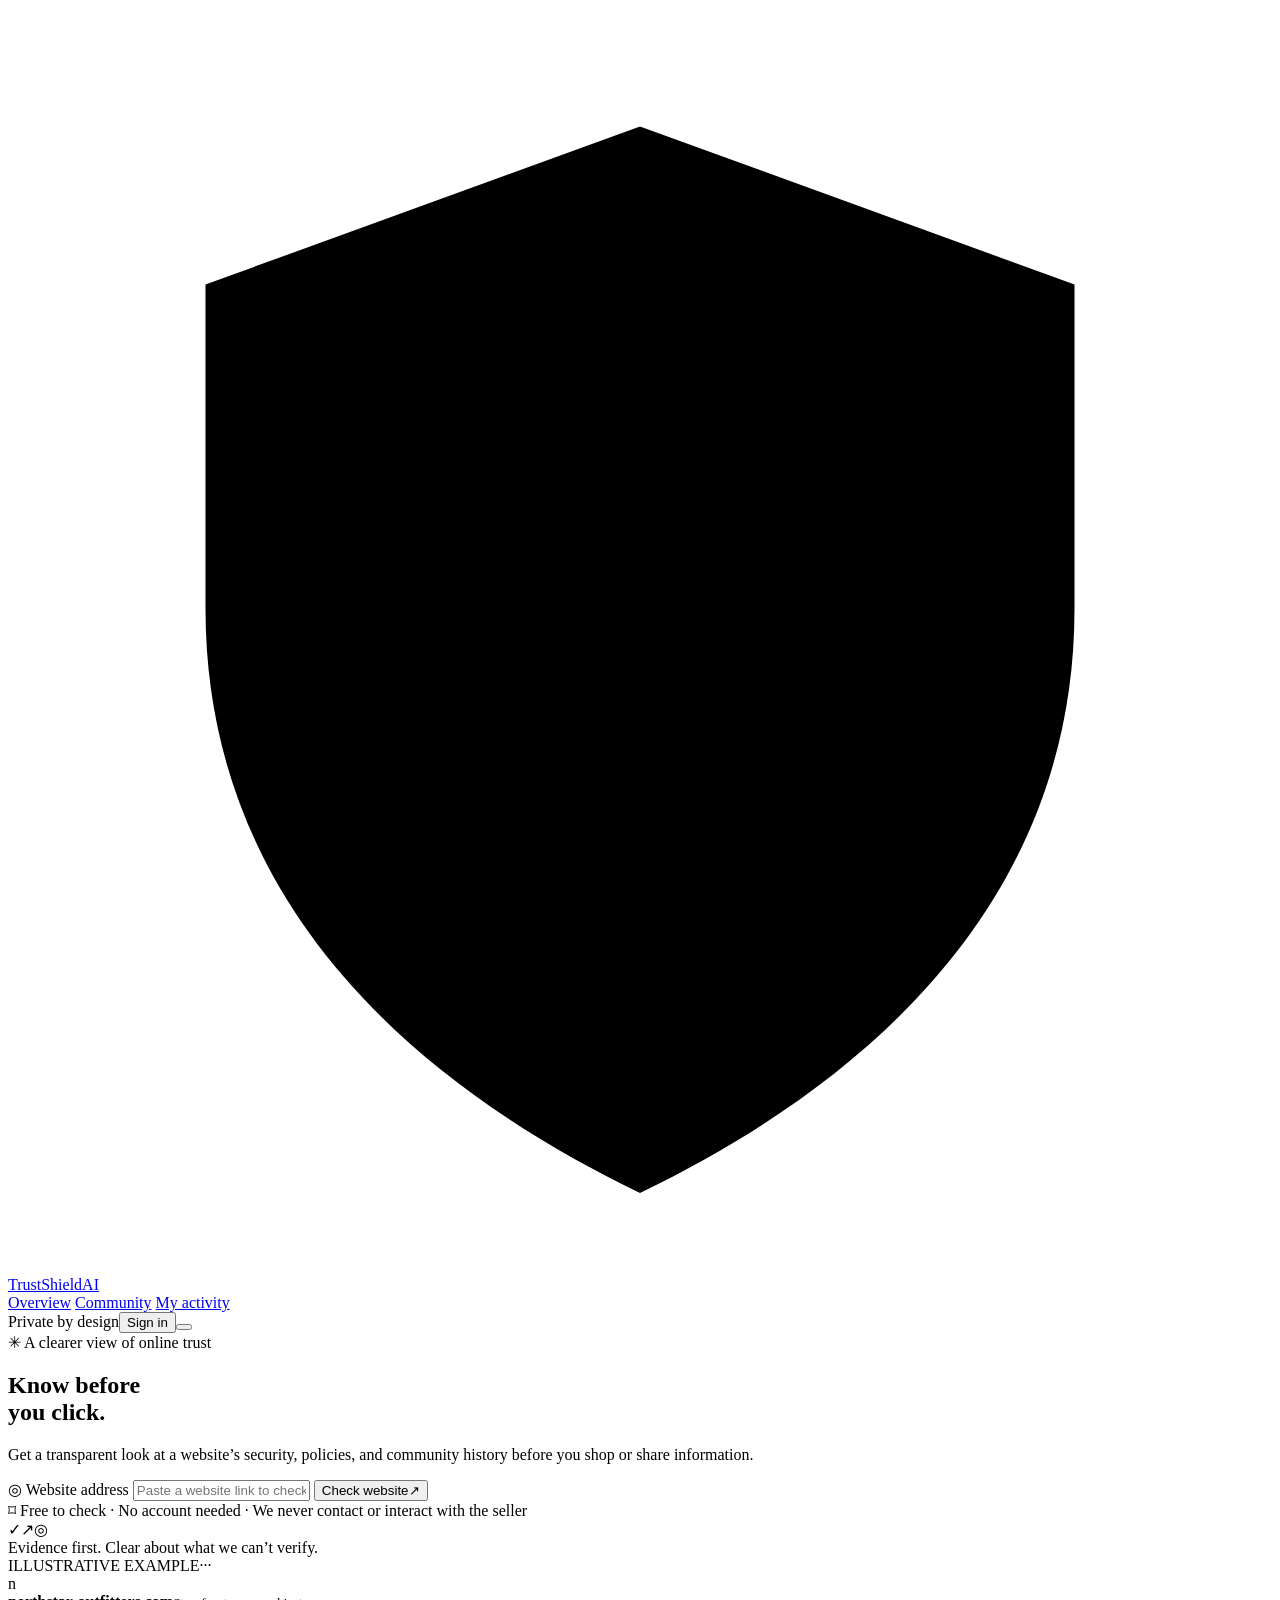
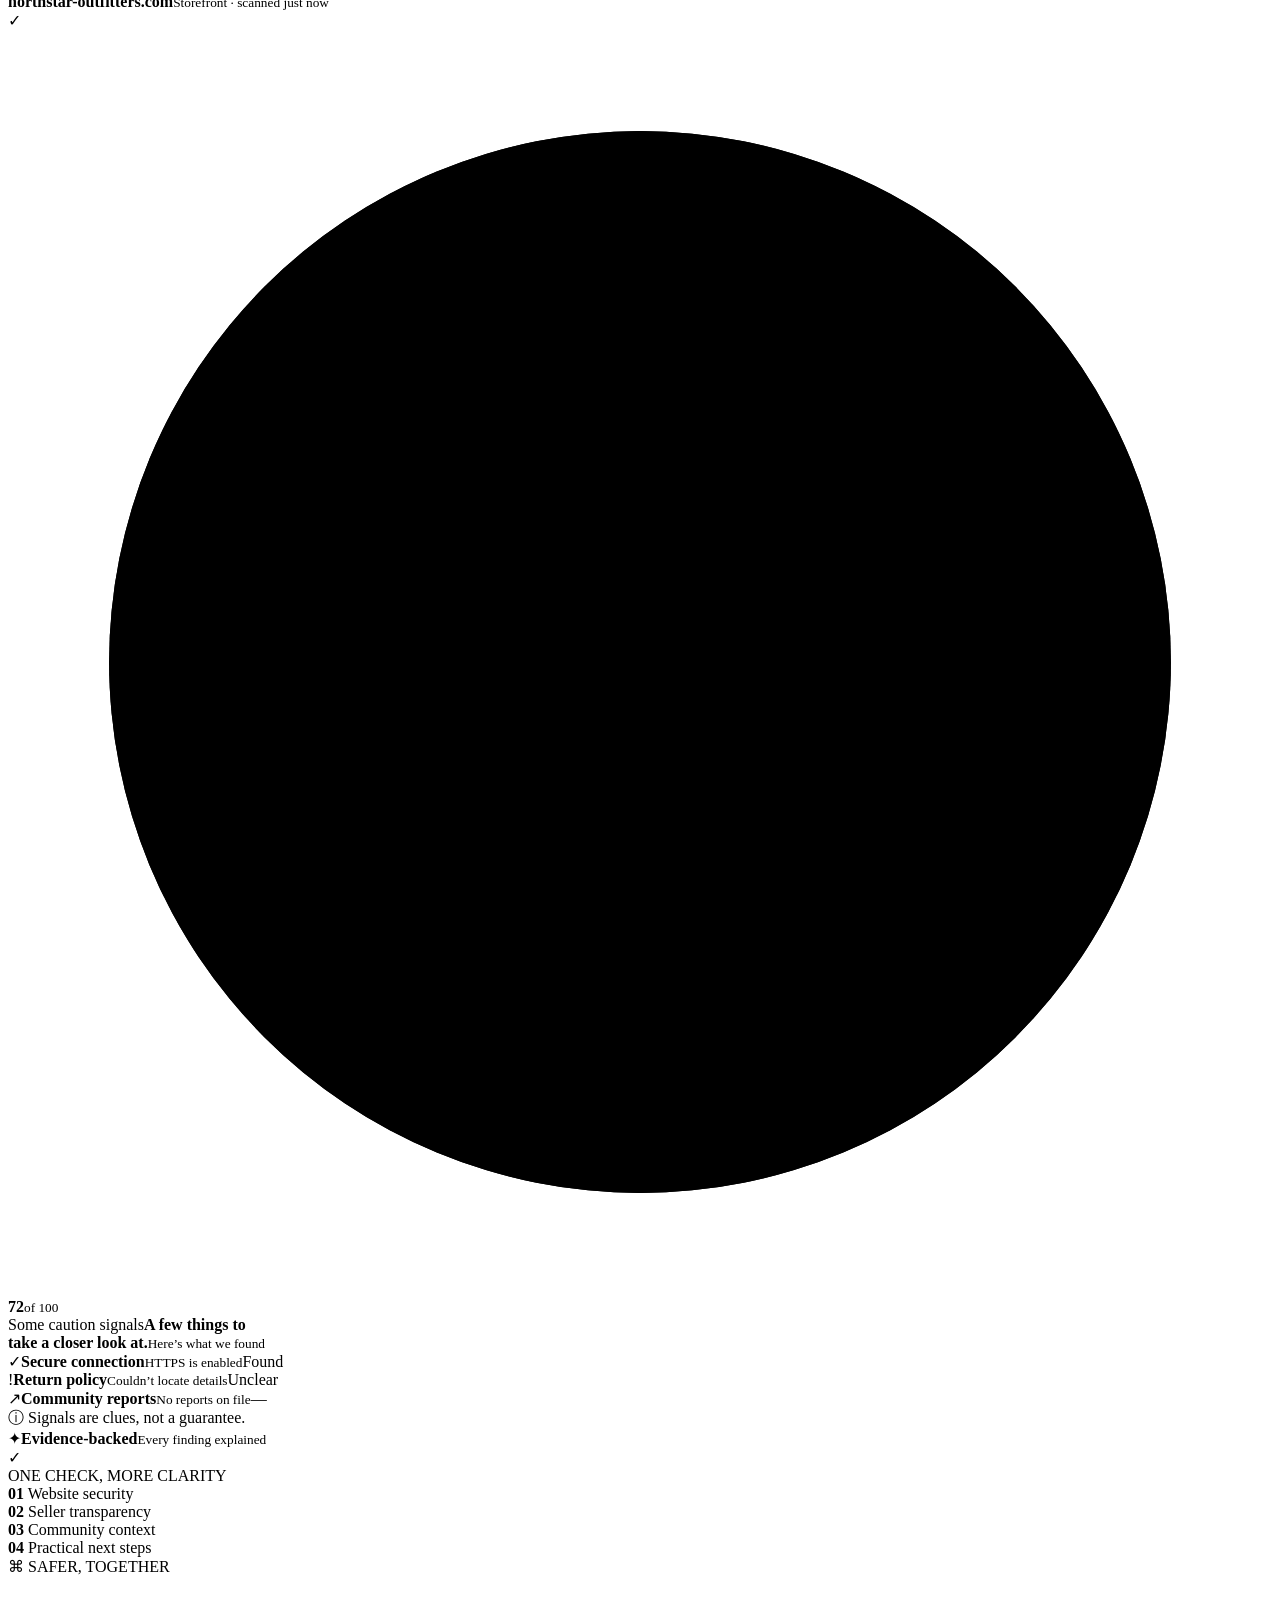
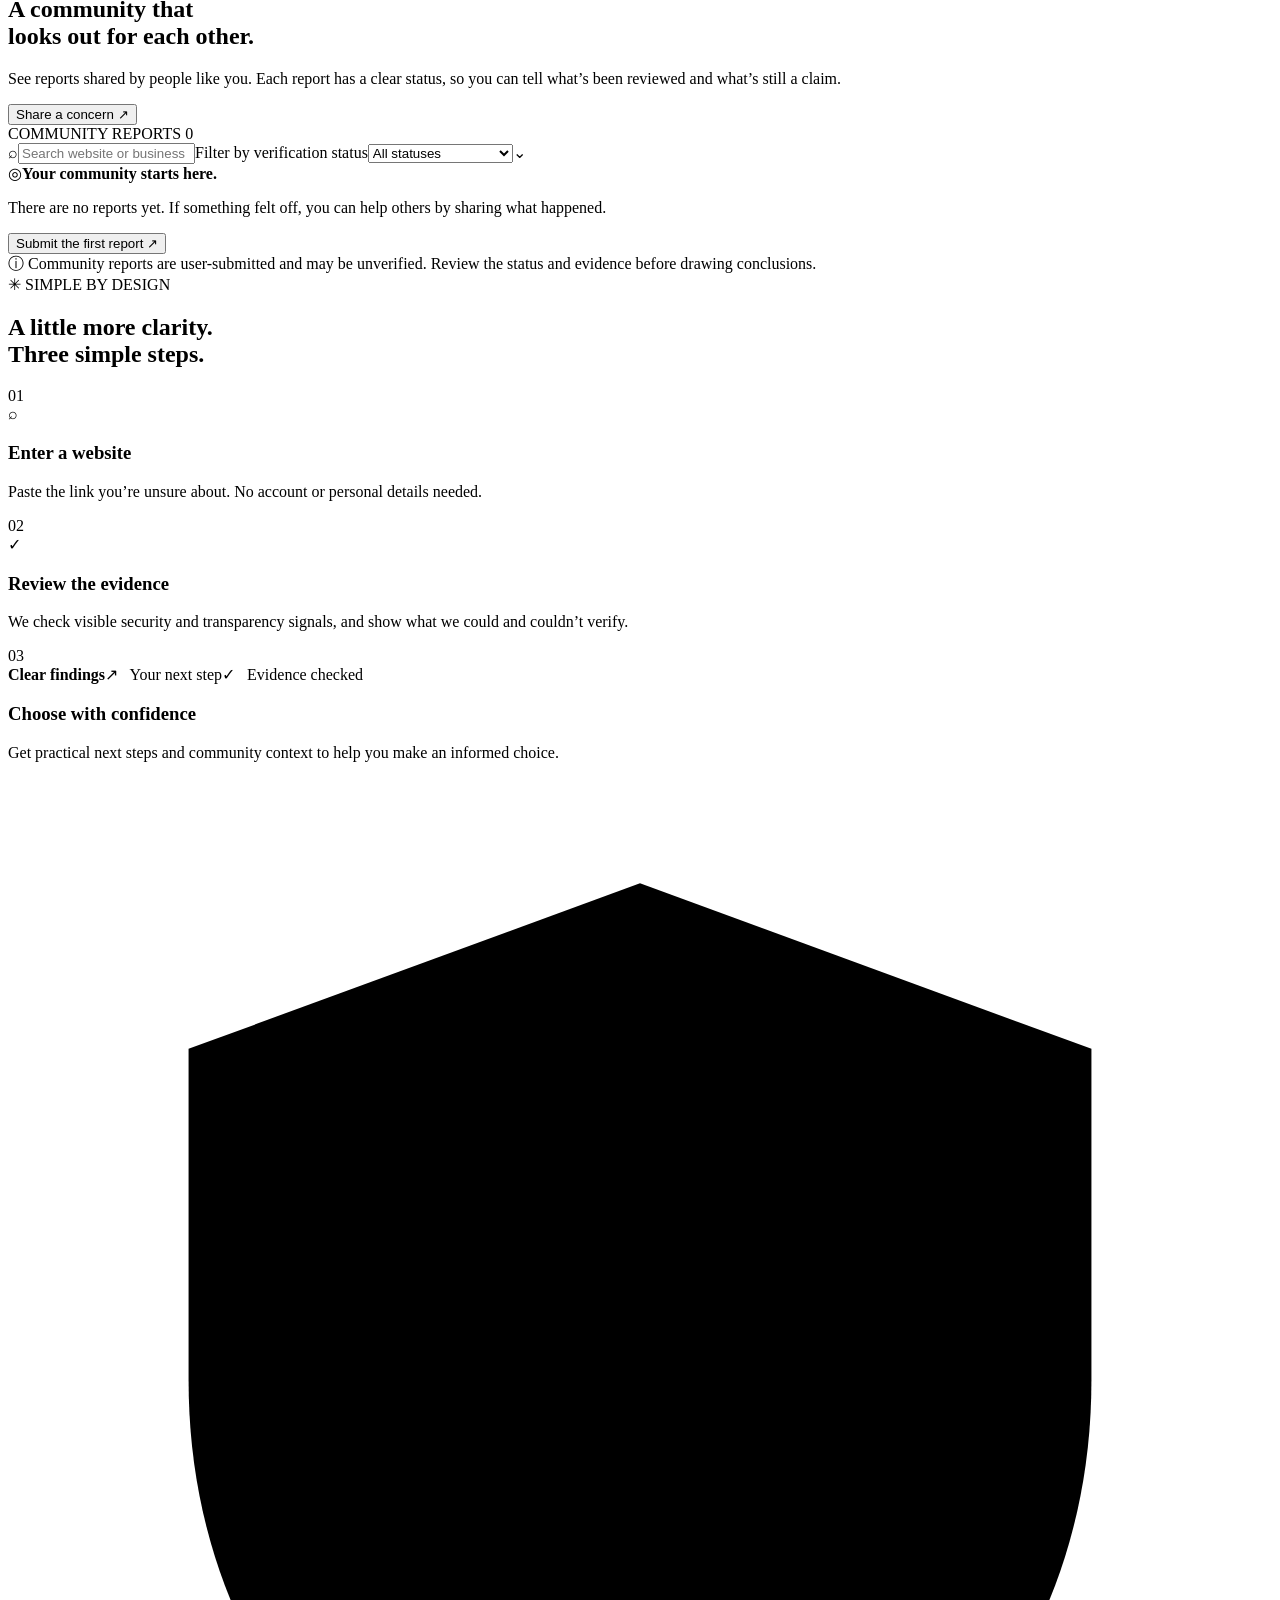
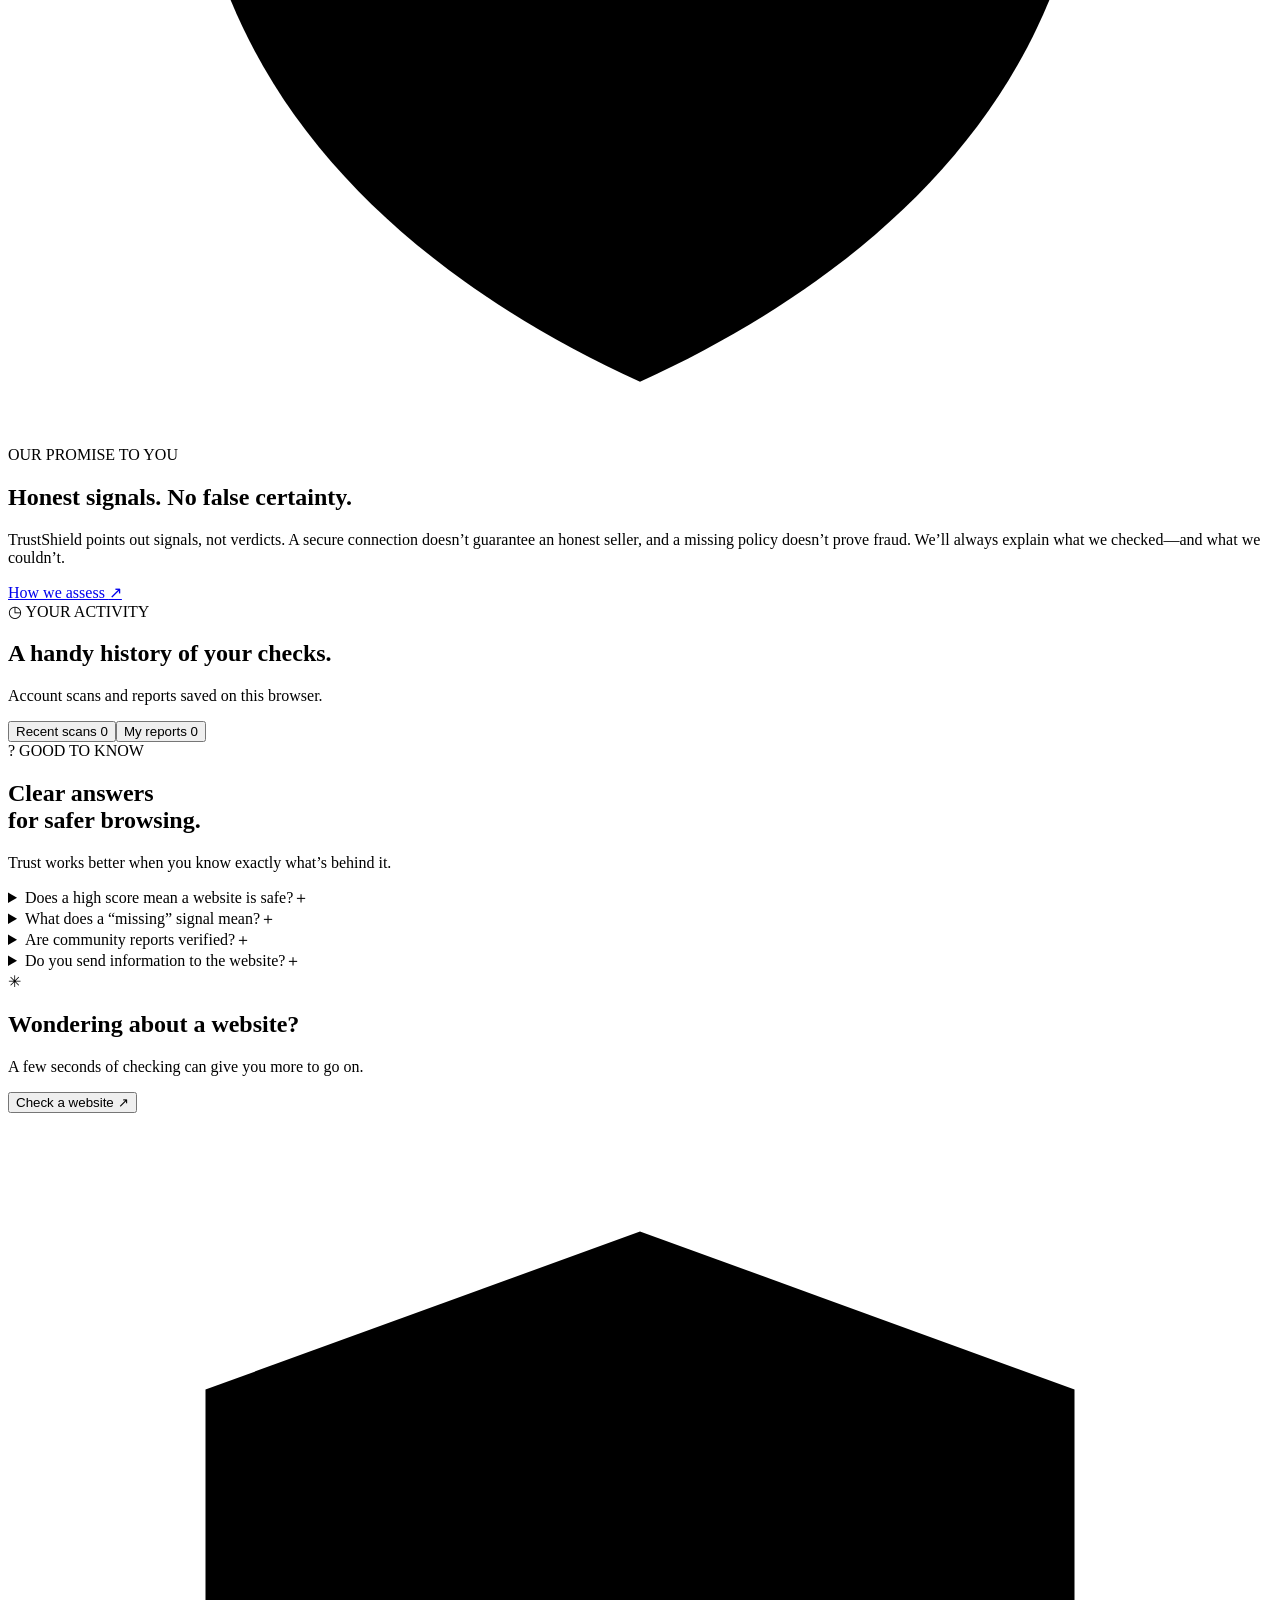
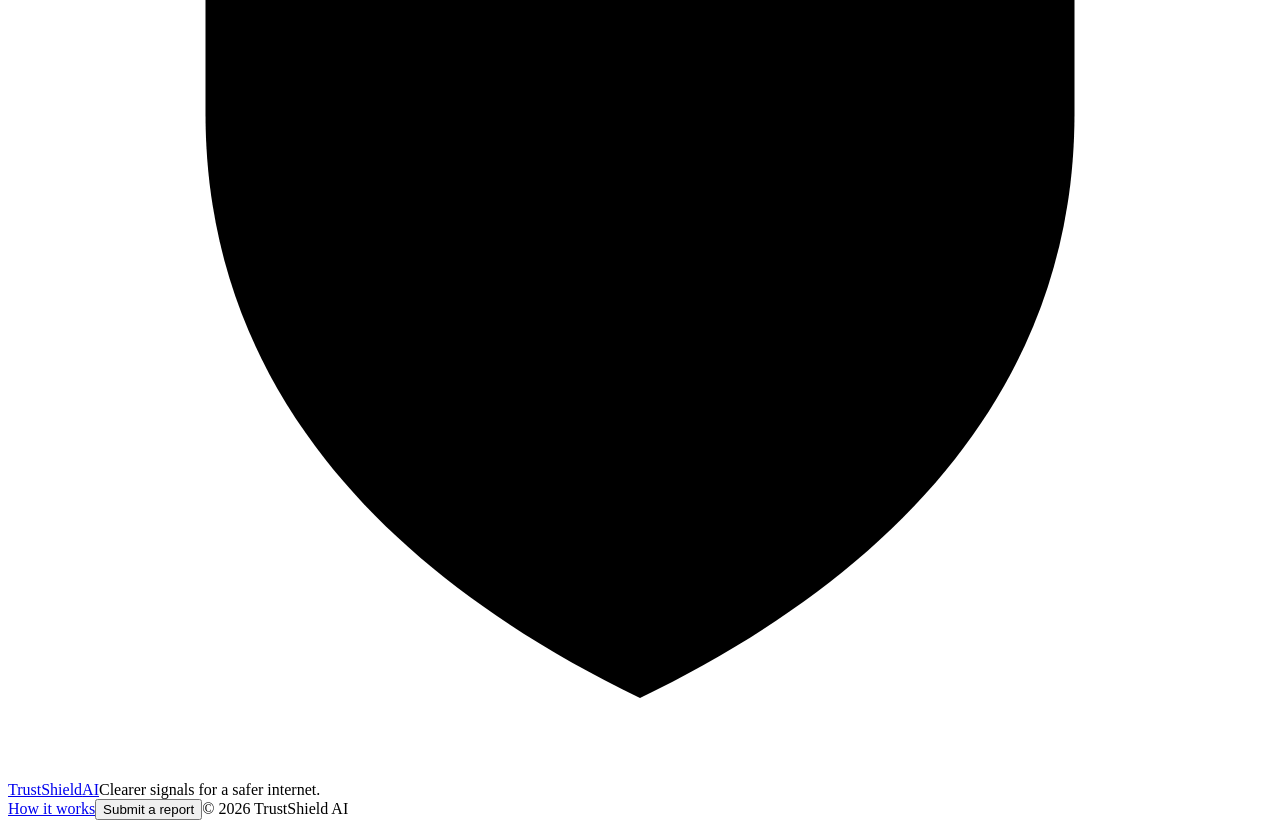
==== web/index.html @ 3f6fdf00 "Initial Commit" ====
<!doctype html>
<html lang="en">
  <head>
    <meta charset="UTF-8" />
    <meta name="viewport" content="width=device-width, initial-scale=1.0" />
    <meta name="theme-color" content="#f7f9fd" />
    <meta name="description" content="Understand the evidence behind a website’s trust signals before you buy." />
    <title>TrustShield AI — Make your next click with confidence</title>
    <link rel="stylesheet" href="/styles.css" />
  </head>
  <body>
    <header class="topbar">
      <a class="brand" href="#home" aria-label="TrustShield AI home">
        <span class="brand-mark"><svg viewBox="0 0 32 32" aria-hidden="true"><path d="M16 3 27 7v8.2c0 7.1-4.8 11.8-11 14.8C9.8 27 5 22.3 5 15.2V7l11-4Z"/><path class="mark-check" d="m11 15.8 3.2 3.1 6.8-7"/></svg></span>
        <span>TrustShield<span class="brand-ai">AI</span></span>
      </a>
      <nav class="main-nav" id="main-nav" aria-label="Main navigation">
        <a href="#home" data-nav="home">Overview</a>
        <a href="#community" data-nav="community">Community</a>
        <a href="#dashboard" data-nav="dashboard">My activity</a>
      </nav>
      <div class="top-actions"><span class="privacy-note"><span class="privacy-dot"></span>Private by design</span><button class="button button-quiet auth-button" id="auth-button">Sign in</button><button class="mobile-menu" id="mobile-menu" aria-label="Toggle navigation" aria-expanded="false"><span></span><span></span></button></div>
    </header>

    <main>
      <section class="hero section-wrap" id="home">
        <div class="hero-copy">
          <div class="eyebrow"><span class="eyebrow-icon">✳</span> A clearer view of online trust</div>
          <h1>Know before<br />you <span class="accent-text">click.</span></h1>
          <p class="hero-subtitle">Get a transparent look at a website’s security, policies, and community history before you shop or share information.</p>
          <div class="scan-form" role="search">
            <span class="input-globe" aria-hidden="true">◎</span>
            <label class="sr-only" for="scan-url">Website address</label>
            <input id="scan-url" type="url" placeholder="Paste a website link to check" autocomplete="url" />
            <button id="scan-button" class="button button-primary"><span>Check website</span><span aria-hidden="true">↗</span></button>
          </div>
          <div class="scan-footnote"><span class="lock-icon">⌑</span> Free to check · No account needed <span class="separator">·</span> We never contact or interact with the seller</div>
          <div class="hero-proof"><div class="proof-icon-row"><span>✓</span><span>↗</span><span>◎</span></div><span>Evidence first. Clear about what we can’t verify.</span></div>
        </div>
        <div class="hero-art" aria-label="Trust assessment illustration">
          <div class="art-orb orb-one"></div><div class="art-orb orb-two"></div>
          <div class="dot-grid"></div>
          <div class="scan-window">
            <div class="window-bar"><div class="window-dots"><i></i><i></i><i></i></div><span>ILLUSTRATIVE EXAMPLE</span><span class="window-menu">···</span></div>
            <div class="window-domain"><span class="domain-favicon">n</span><div><strong>northstar-outfitters.com</strong><small>Storefront · scanned just now</small></div><span class="window-check">✓</span></div>
            <div class="window-score"><div class="score-ring"><svg viewBox="0 0 100 100"><circle class="ring-track" cx="50" cy="50" r="42"/><circle class="ring-progress" cx="50" cy="50" r="42"/></svg><div><strong>72</strong><small>of 100</small></div></div><div class="score-copy"><span class="mini-status"><i></i> Some caution signals</span><strong>A few things to<br />take a closer look at.</strong><small>Here’s what we found</small></div></div>
            <div class="window-findings"><div class="finding-row"><span class="finding-icon green">✓</span><span><b>Secure connection</b><small>HTTPS is enabled</small></span><span class="finding-state">Found</span></div><div class="finding-row"><span class="finding-icon amber">!</span><span><b>Return policy</b><small>Couldn’t locate details</small></span><span class="finding-state muted">Unclear</span></div><div class="finding-row"><span class="finding-icon blue">↗</span><span><b>Community reports</b><small>No reports on file</small></span><span class="finding-state muted">—</span></div></div>
            <div class="window-disclaimer"><span>ⓘ</span> Signals are clues, not a guarantee.</div>
          </div>
          <div class="floating-chip"><span class="chip-spark">✦</span><span><b>Evidence-backed</b><small>Every finding explained</small></span></div>
          <div class="floating-shield">✓</div>
        </div>
      </section>

      <section class="trust-strip"><div class="trust-strip-inner"><span>ONE CHECK, MORE CLARITY</span><div><b>01</b> Website security</div><div><b>02</b> Seller transparency</div><div><b>03</b> Community context</div><div><b>04</b> Practical next steps</div></div></section>

      <section class="content-section section-wrap" id="results-section" hidden>
        <div class="section-heading result-heading"><div><div class="eyebrow"><span class="eyebrow-icon">✳</span> YOUR TRUST REPORT</div><h2>Here’s what we found.</h2></div><button class="button button-outline" id="new-scan">New check <span>＋</span></button></div>
        <div id="result-container" aria-live="polite"></div>
      </section>

      <section class="content-section section-wrap" id="community">
        <div class="section-heading"><div><div class="eyebrow"><span class="eyebrow-icon">⌘</span> SAFER, TOGETHER</div><h2>A community that<br />looks out for each other.</h2></div><div class="heading-side"><p>See reports shared by people like you. Each report has a clear status, so you can tell what’s been reviewed and what’s still a claim.</p><button class="text-link" id="open-report">Share a concern <span>↗</span></button></div></div>
        <div class="community-toolbar"><div class="community-label"><span class="live-dot"></span> COMMUNITY REPORTS <span class="report-count" id="report-count">0</span></div><div class="community-filters"><label class="search-box"><span>⌕</span><input id="report-search" placeholder="Search website or business" aria-label="Search reports" /></label><label class="select-wrap"><span class="sr-only">Filter by verification status</span><select id="report-filter"><option value="all">All statuses</option><option>Submitted</option><option>Under Review</option><option>Evidence Requested</option><option>Partially Verified</option><option>Verified</option><option>Rejected</option><option>Disputed</option></select><span aria-hidden="true">⌄</span></label></div></div>
        <div class="reports-grid" id="reports-grid"><div class="empty-card"><span class="empty-illustration">◎</span><strong>Your community starts here.</strong><p>There are no reports yet. If something felt off, you can help others by sharing what happened.</p><button class="button button-outline" id="empty-report">Submit the first report <span>↗</span></button></div></div>
        <div class="community-note"><span>ⓘ</span> Community reports are user-submitted and may be unverified. Review the status and evidence before drawing conclusions.</div>
      </section>

      <section class="how-section"><div class="section-wrap"><div class="center-heading"><div class="eyebrow"><span class="eyebrow-icon">✳</span> SIMPLE BY DESIGN</div><h2>A little more clarity.<br /><span class="accent-text">Three simple steps.</span></h2></div><div class="steps-grid"><article class="step-card"><span class="step-number">01</span><div class="step-art step-art-search"><span class="step-search-icon">⌕</span><i></i><i></i></div><h3>Enter a website</h3><p>Paste the link you’re unsure about. No account or personal details needed.</p></article><article class="step-card"><span class="step-number">02</span><div class="step-art step-art-check"><span>✓</span><i></i><i></i></div><h3>Review the evidence</h3><p>We check visible security and transparency signals, and show what we could and couldn’t verify.</p></article><article class="step-card"><span class="step-number">03</span><div class="step-art step-art-decide"><div class="mini-card"><b>Clear findings</b><span>↗ &nbsp; Your next step</span><span>✓ &nbsp; Evidence checked</span></div></div><h3>Choose with confidence</h3><p>Get practical next steps and community context to help you make an informed choice.</p></article></div></div></section>

      <section class="safety-section section-wrap"><div class="safety-card"><div class="safety-icon"><svg viewBox="0 0 42 42" aria-hidden="true"><path d="M21 3.5 36 9v11c0 9.7-6.5 16.1-15 20-8.5-3.9-15-10.3-15-20V9l15-5.5Z"/><path d="m14.5 21 4.3 4.2 8.7-9"/></svg></div><div><div class="eyebrow">OUR PROMISE TO YOU</div><h2>Honest signals. No false certainty.</h2><p>TrustShield points out signals, not verdicts. A secure connection doesn’t guarantee an honest seller, and a missing policy doesn’t prove fraud. We’ll always explain what we checked—and what we couldn’t.</p></div><a class="text-link" href="#faq">How we assess <span>↗</span></a></div></section>

      <section class="content-section dashboard-section section-wrap" id="dashboard"><div class="section-heading"><div><div class="eyebrow"><span class="eyebrow-icon">◷</span> YOUR ACTIVITY</div><h2>A handy history of your checks.</h2></div><div class="heading-side"><p>Account scans and reports saved on this browser.</p></div></div><div class="activity-panel"><div class="activity-tabs"><button class="activity-tab active" data-tab="scans">Recent scans <span id="scan-count">0</span></button><button class="activity-tab" data-tab="my-reports">My reports <span id="my-report-count">0</span></button></div><div id="activity-list" class="activity-list"></div></div></section>

      <section class="faq-section section-wrap" id="faq"><div class="faq-intro"><div class="eyebrow"><span class="eyebrow-icon">?</span> GOOD TO KNOW</div><h2>Clear answers<br />for safer browsing.</h2><p>Trust works better when you know exactly what’s behind it.</p></div><div class="faq-list"><details><summary>Does a high score mean a website is safe?<span>＋</span></summary><p>No score can guarantee a website is safe. A high score only means our selected checks found few warning signals. Sellers and websites can change, and some harmful behavior cannot be detected by an automated scan.</p></details><details><summary>What does a “missing” signal mean?<span>＋</span></summary><p>It means we couldn’t find that information in the page we could access. It may exist elsewhere or be temporarily unavailable. Missing information is not proof of fraud.</p></details><details><summary>Are community reports verified?<span>＋</span></summary><p>Reports start as user-submitted claims. They are labeled with their current review status. A report is not treated as verified unless a moderator records a decision based on the available evidence.</p></details><details><summary>Do you send information to the website?<span>＋</span></summary><p>No. TrustShield makes a limited read-only request to retrieve a public page. It won’t log in, place an order, or submit any forms on the site.</p></details></div></section>

      <section class="closing-cta"><div><span class="cta-spark">✳</span><h2>Wondering about a website?</h2><p>A few seconds of checking can give you more to go on.</p><button class="button button-white" id="cta-scan">Check a website <span>↗</span></button></div><div class="cta-orb"></div></section>
    </main>

    <footer class="footer section-wrap"><a class="brand" href="#home"><span class="brand-mark"><svg viewBox="0 0 32 32" aria-hidden="true"><path d="M16 3 27 7v8.2c0 7.1-4.8 11.8-11 14.8C9.8 27 5 22.3 5 15.2V7l11-4Z"/><path class="mark-check" d="m11 15.8 3.2 3.1 6.8-7"/></svg></span><span>TrustShield<span class="brand-ai">AI</span></span></a><span>Clearer signals for a safer internet.</span><div><a href="#faq">How it works</a><button id="footer-report">Submit a report</button><span>© 2026 TrustShield AI</span></div></footer>

    <dialog class="modal" id="report-modal"><form id="report-form" novalidate><div class="modal-heading"><div><div class="eyebrow"><span class="eyebrow-icon">⌘</span> COMMUNITY REPORT</div><h2>Share what happened.</h2></div><button type="button" class="modal-close" data-close aria-label="Close report form">×</button></div><p class="modal-intro">Your report helps others make informed choices. Claims are labeled as unverified until reviewed.</p><label class="field-label" for="report-url">Website address <span class="required">*</span></label><input class="form-input" id="report-url" name="url" placeholder="https://example.com" required />
      <label class="field-label" for="report-business">Business or platform name</label><input class="form-input" id="report-business" name="business" maxlength="120" placeholder="If known" />
      <label class="field-label" for="report-category">What happened? <span class="required">*</span></label><select class="form-input" id="report-category" name="category" required><option value="">Choose a concern</option><option>Suspicious payment request</option><option>Fake or impersonating store</option><option>Missing or misleading policy</option><option>Non-delivery after payment</option><option>Other concern</option></select>
      <label class="field-label" for="report-details">Tell us what happened <span class="required">*</span></label><textarea class="form-input" id="report-details" name="details" rows="4" minlength="12" maxlength="4000" placeholder="What did you see or experience? Please avoid sharing passwords or payment card details." required></textarea>
      <div class="form-two"><div><label class="field-label" for="report-date">Date of incident</label><input class="form-input" id="report-date" name="incident_date" type="date" /></div><div><label class="field-label" for="report-amount">Amount involved (optional)</label><input class="form-input" id="report-amount" name="amount" maxlength="60" placeholder="e.g. $45 USD" /></div></div>
      <label class="field-label" for="report-reference">Transaction reference (optional)</label><input class="form-input" id="report-reference" name="reference" maxlength="120" placeholder="Do not include card or bank details" />
      <label class="field-label" for="report-links">Related links (optional)</label><textarea class="form-input" id="report-links" name="links" rows="2" maxlength="1000" placeholder="A product page, policy, or message URL"></textarea>
      <label class="field-label" for="report-evidence">Supporting file (optional)</label><input class="form-input file-input" id="report-evidence" name="evidence" type="file" accept="image/png,image/jpeg,image/webp,application/pdf,.txt" /><span class="field-hint">PNG, JPG, WEBP, PDF or TXT. Max 2 MB. Please redact personal and payment information. A file does not prove a claim.</span>
      <label class="check-label"><input type="checkbox" id="report-agree" required /> <span>I understand this report is a claim and may be shared with the community after review, without my email or transaction details.</span></label>
      <div class="form-error" id="report-error" role="alert"></div><button class="button button-primary submit-report" type="submit"><span>Submit report</span><span>↗</span></button><div class="privacy-hint">ⓘ You can submit without signing in. Never share passwords, full card numbers, or bank credentials.</div></form></dialog>

    <dialog class="modal auth-modal" id="auth-modal"><form id="auth-form"><div class="modal-heading"><div><div class="eyebrow"><span class="eyebrow-icon">✳</span> YOUR TRUSTSHIELD ACCOUNT</div><h2 id="auth-title">Welcome back.</h2></div><button type="button" class="modal-close" data-close aria-label="Close sign in">×</button></div><p class="modal-intro" id="auth-copy">Sign in to track your scans and reports across visits.</p><div id="auth-name-wrap" hidden><label class="field-label" for="auth-name">Name</label><input class="form-input" id="auth-name" maxlength="100" autocomplete="name" /></div><label class="field-label" for="auth-email">Email</label><input class="form-input" id="auth-email" type="email" autocomplete="email" required /><label class="field-label" for="auth-password">Password</label><input class="form-input" id="auth-password" type="password" minlength="10" autocomplete="current-password" required /><div id="auth-admin-wrap" hidden><label class="field-label" for="auth-admin-token">Administrator setup token</label><input class="form-input" id="auth-admin-token" type="password" autocomplete="off" /><span class="field-hint">Only needed for the first administrator account. The token is set by the server operator.</span></div><div class="form-error" id="auth-error" role="alert"></div><button class="button button-primary submit-report" id="auth-submit" type="submit">Sign in <span>↗</span></button><button class="text-link auth-switch" type="button" id="auth-switch">Create an account <span>→</span></button></form></dialog>
    <div class="toast" id="toast" role="status" aria-live="polite"></div>
    <script src="/app.js" defer></script>
  </body>
</html>
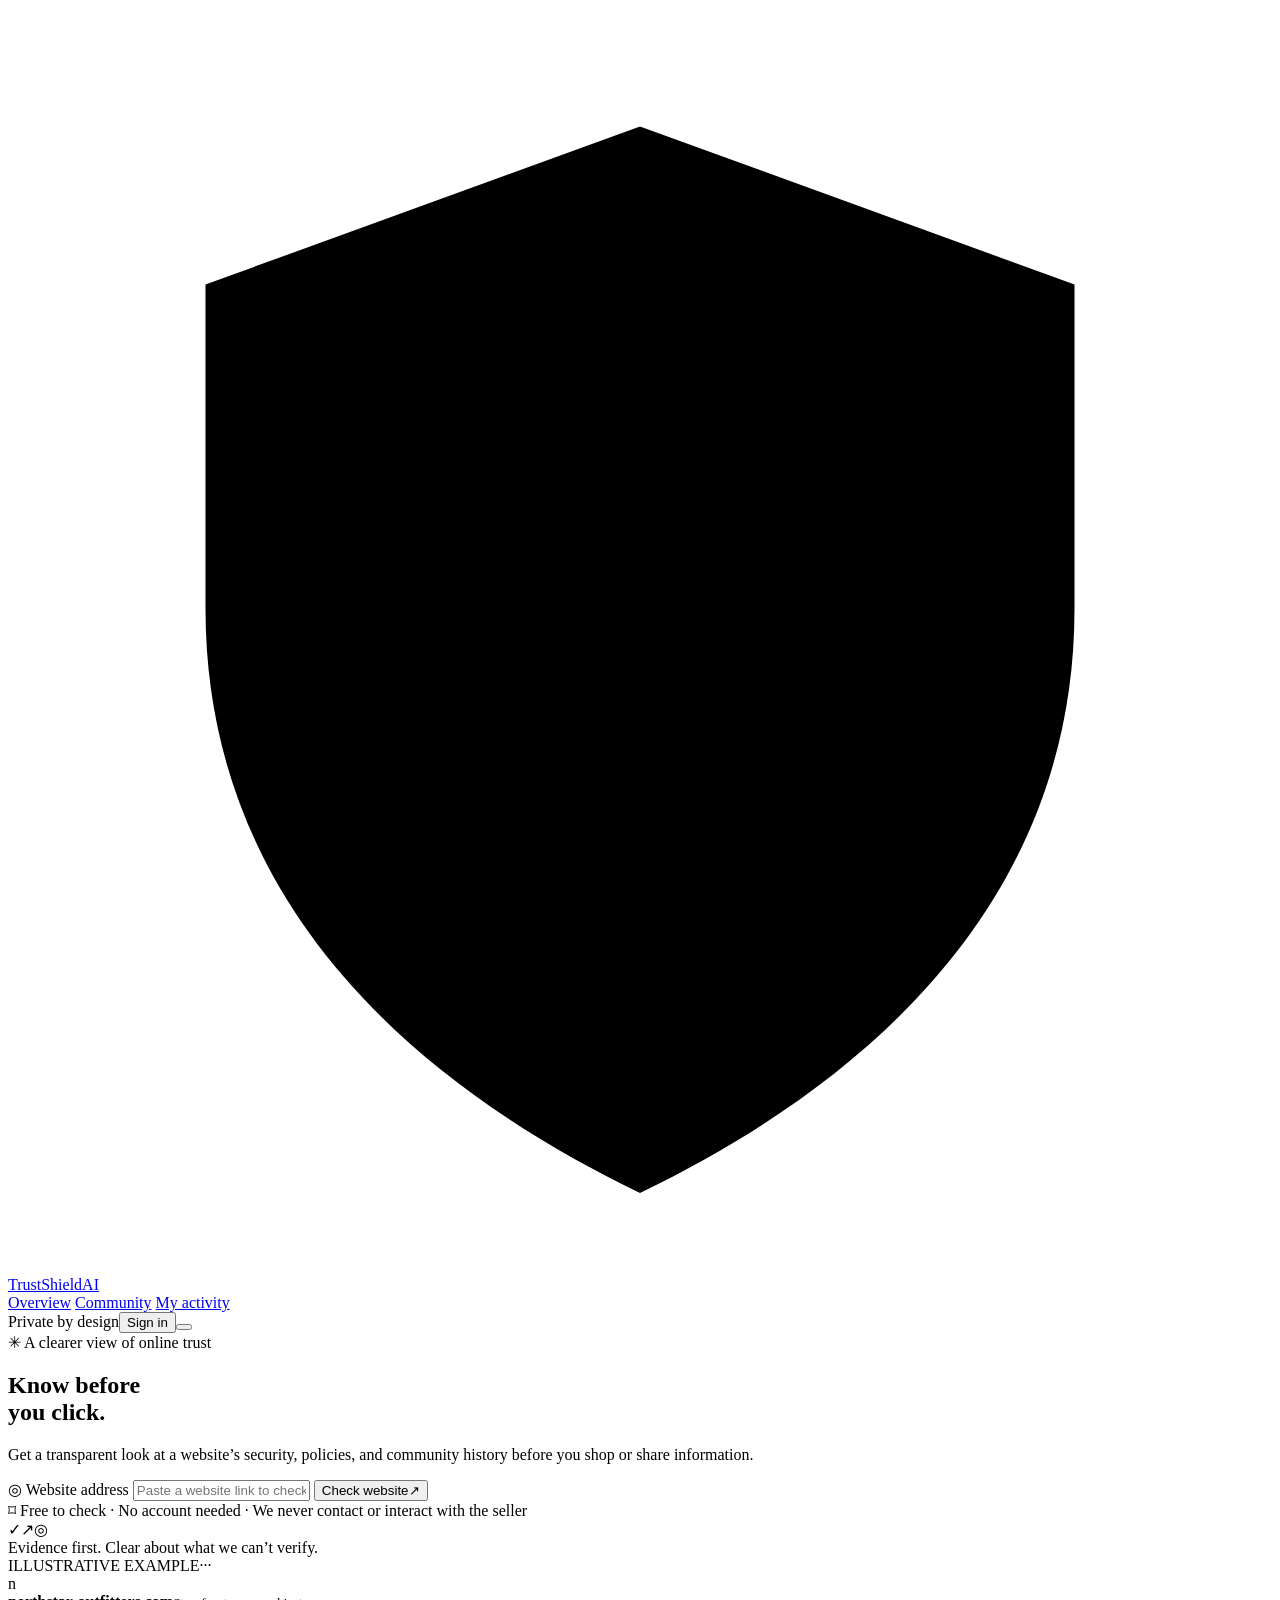
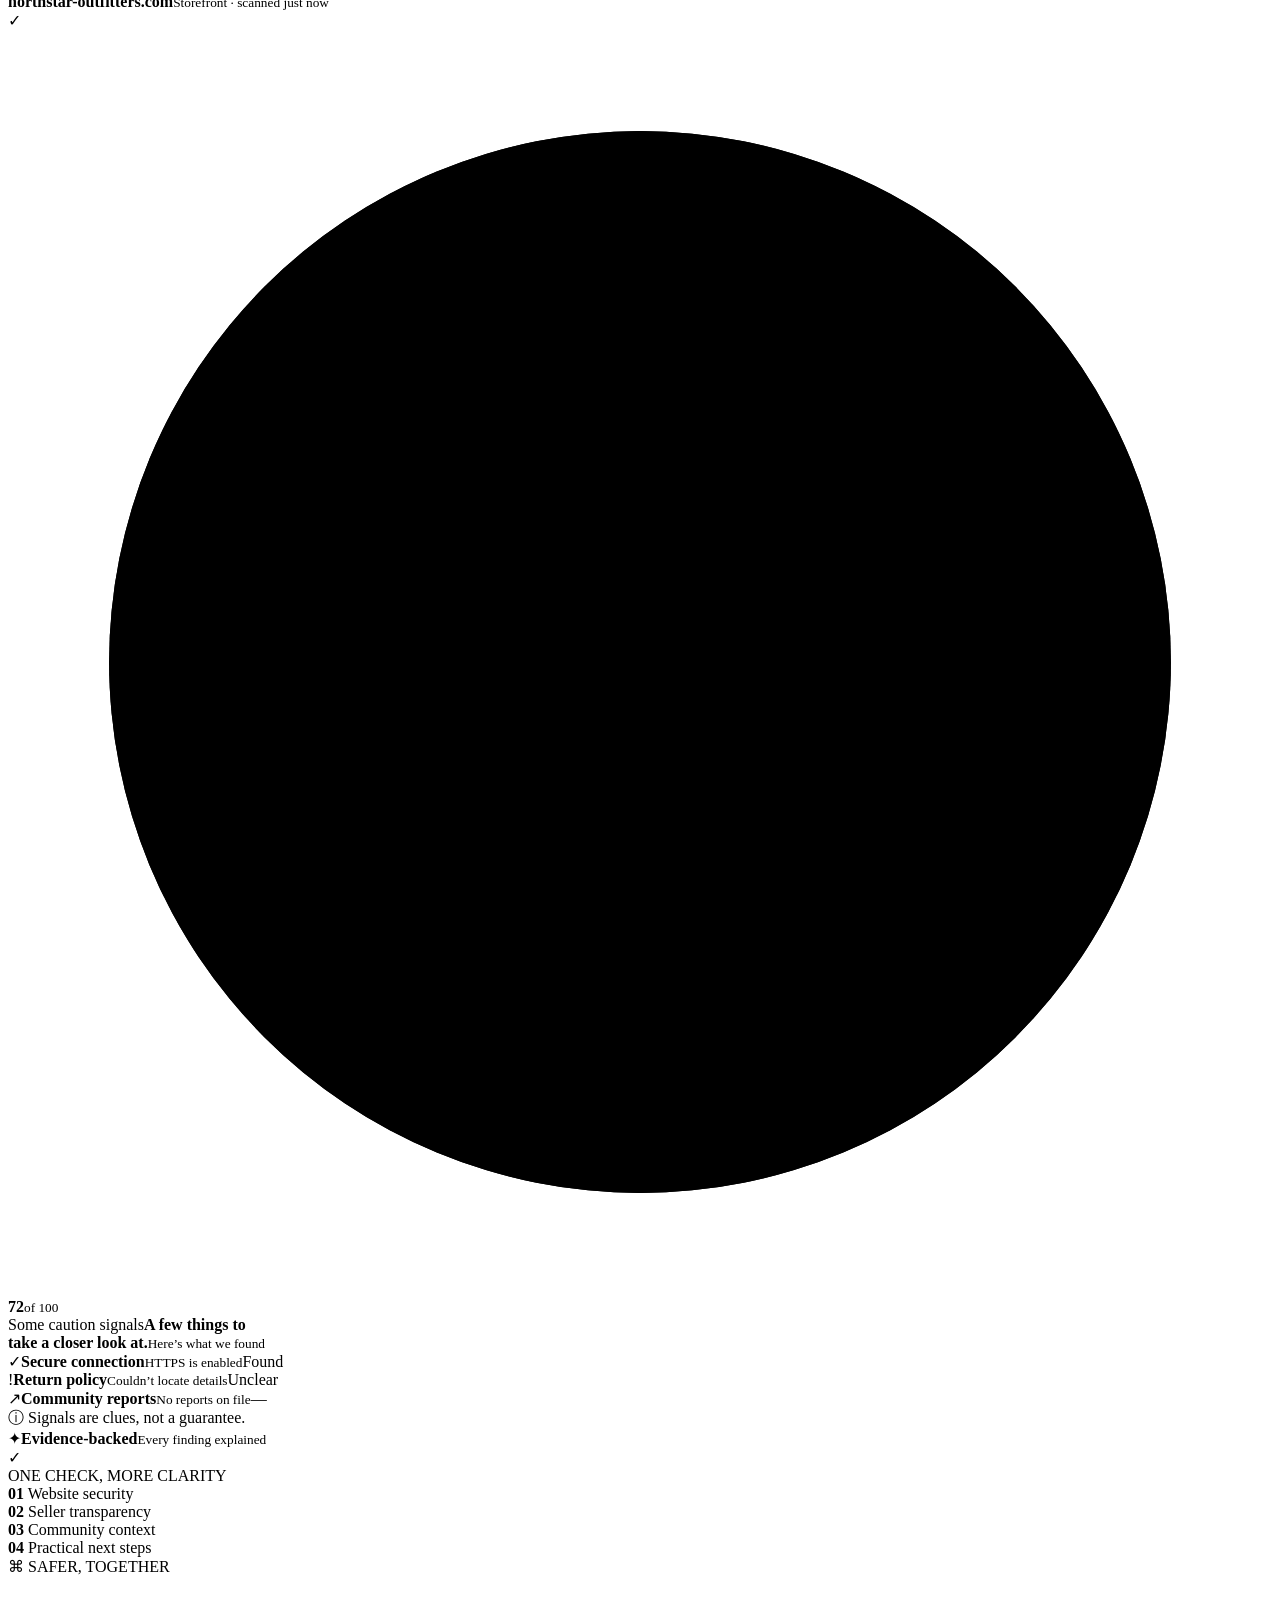
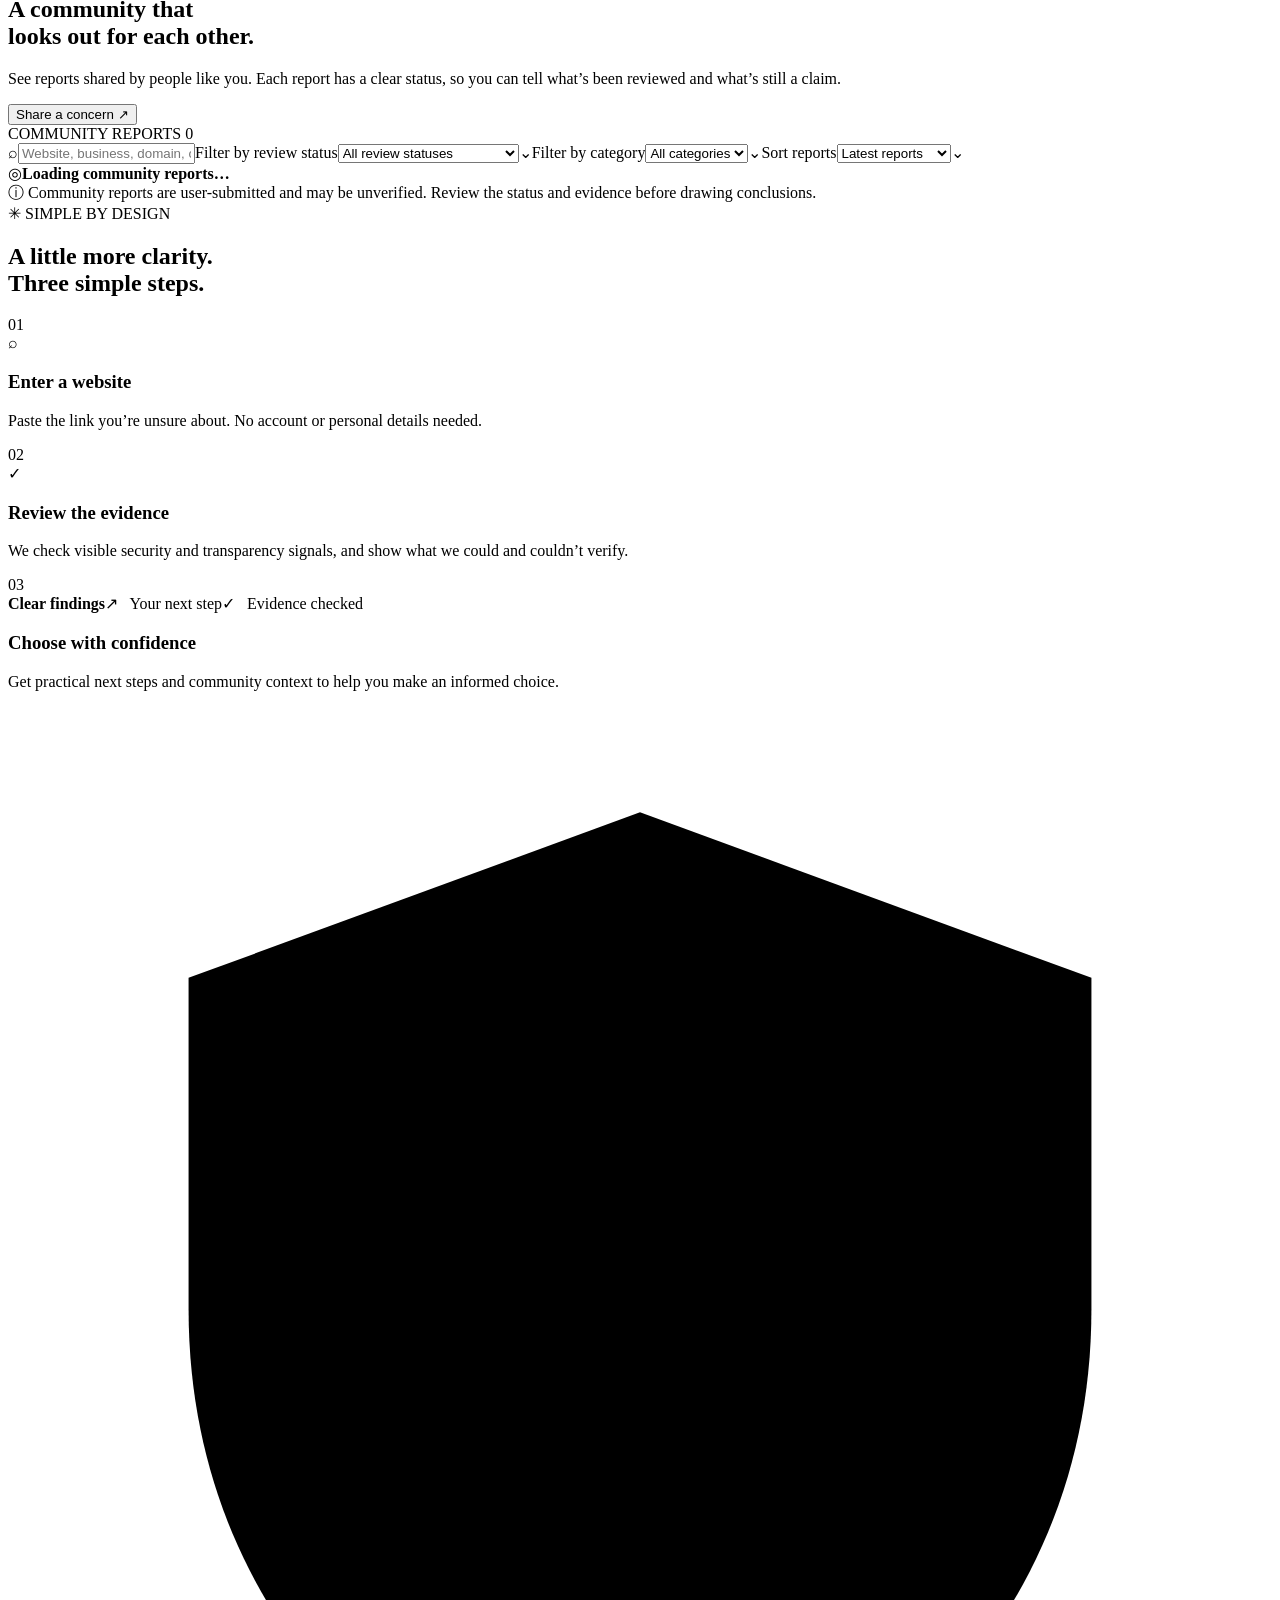
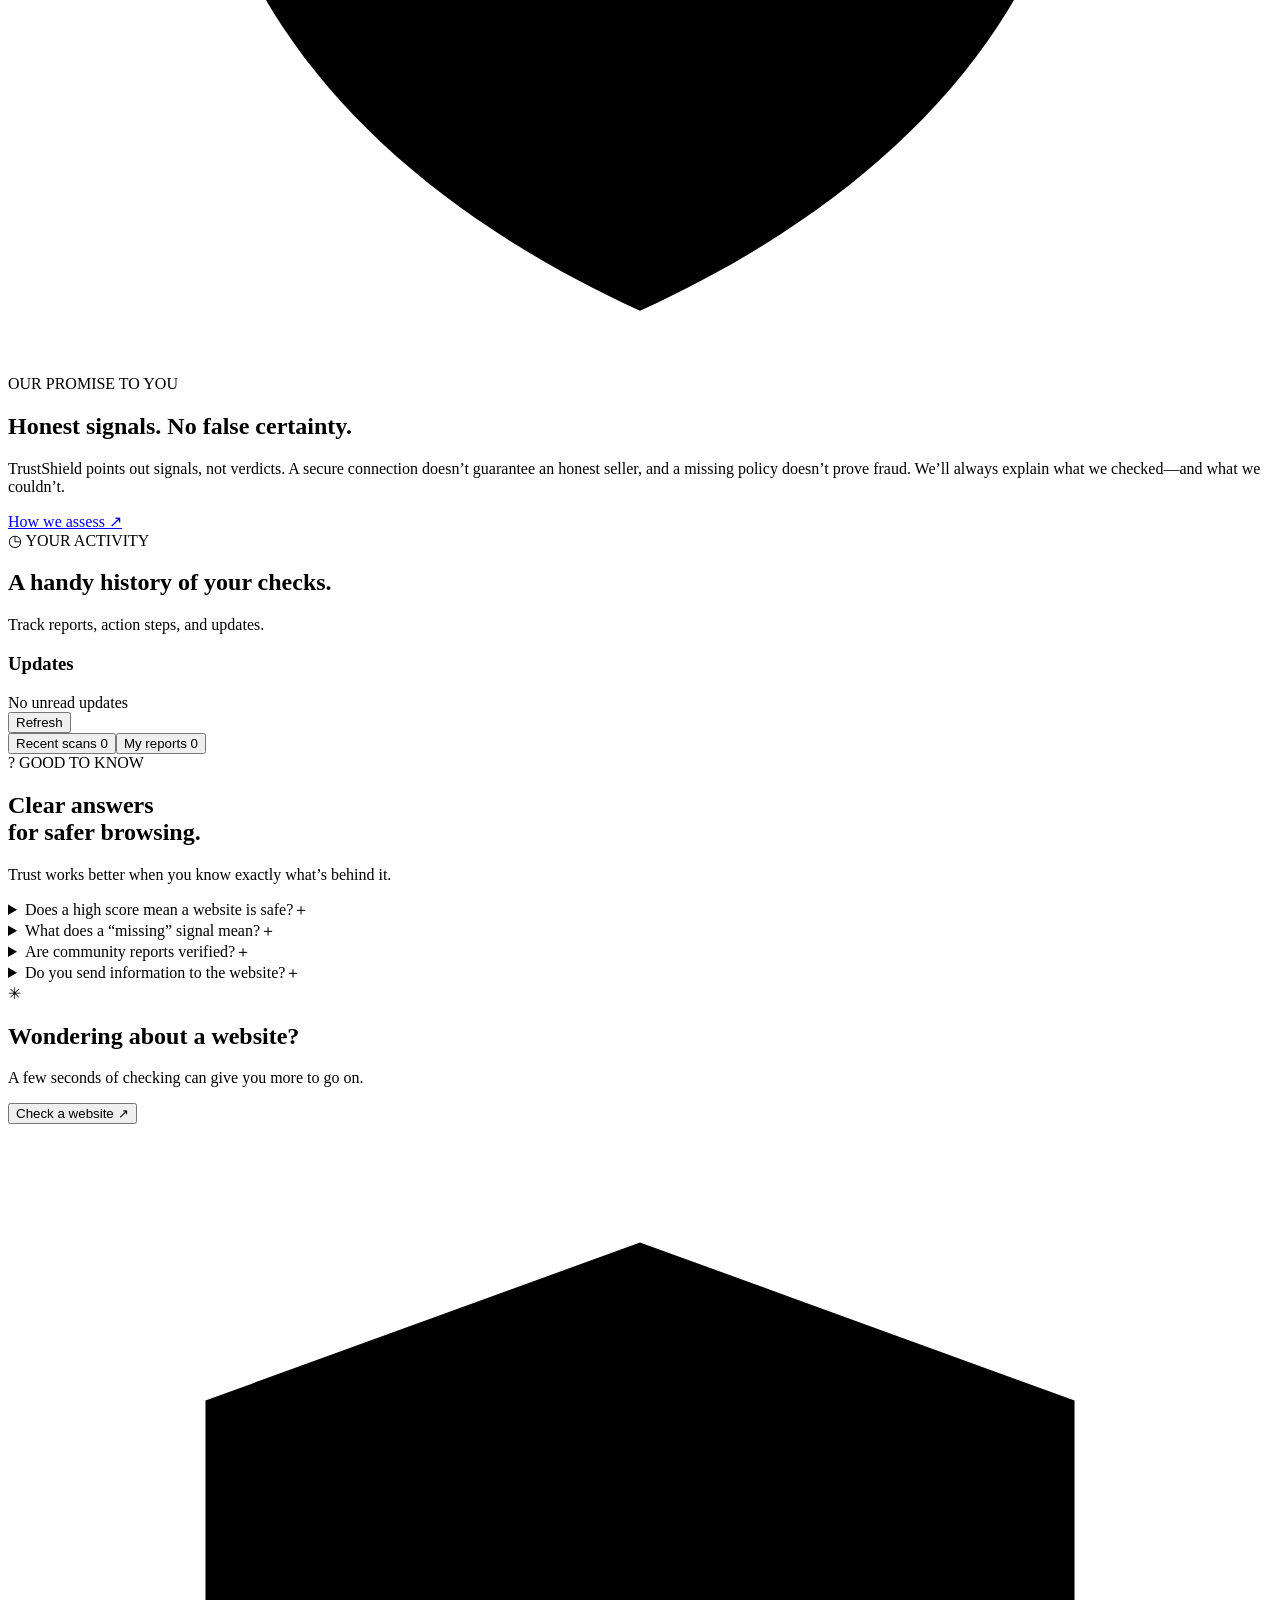
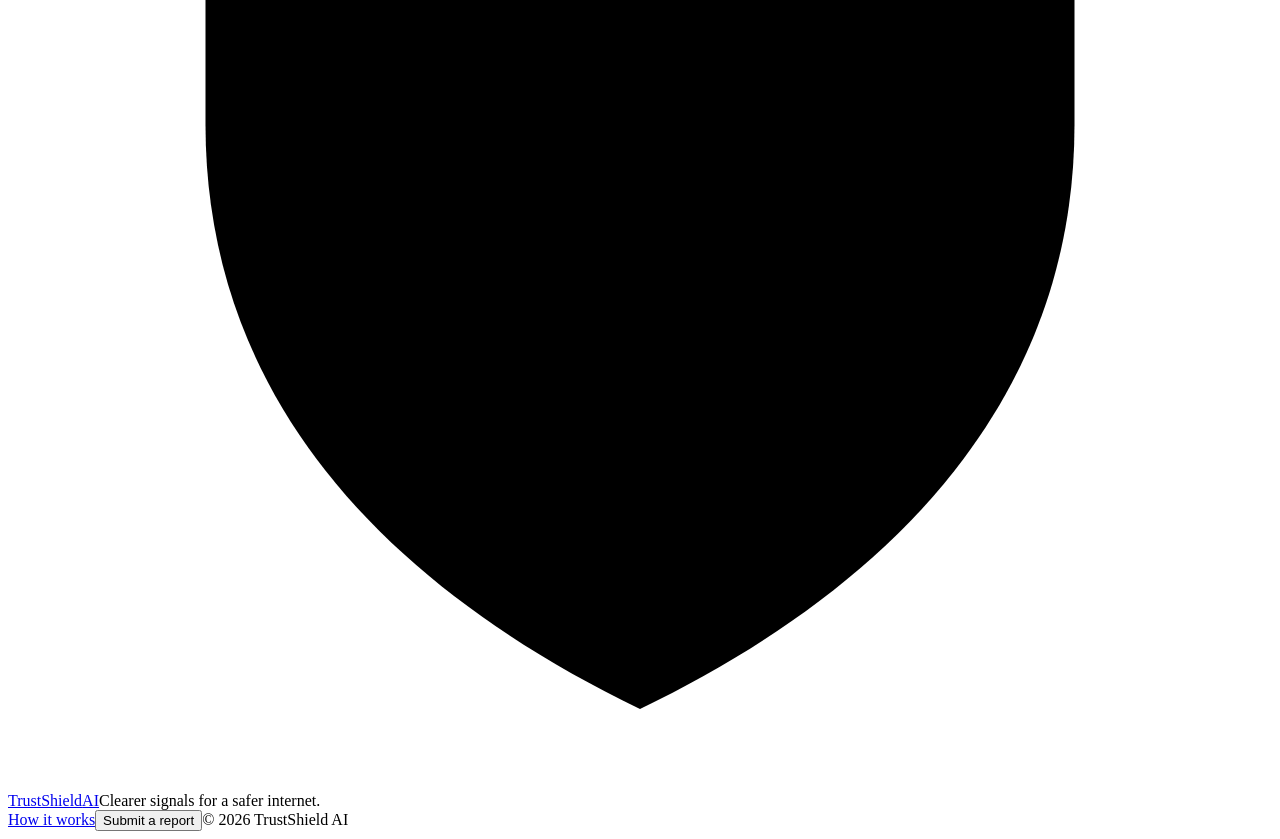
==== commit 8e24fbd8: "feat: Add community, evidence, guidance, and security header services - Implemented community_servic" ====
--- a/web/index.html
+++ b/web/index.html
@@ -61,8 +61,8 @@
 
       <section class="content-section section-wrap" id="community">
         <div class="section-heading"><div><div class="eyebrow"><span class="eyebrow-icon">⌘</span> SAFER, TOGETHER</div><h2>A community that<br />looks out for each other.</h2></div><div class="heading-side"><p>See reports shared by people like you. Each report has a clear status, so you can tell what’s been reviewed and what’s still a claim.</p><button class="text-link" id="open-report">Share a concern <span>↗</span></button></div></div>
-        <div class="community-toolbar"><div class="community-label"><span class="live-dot"></span> COMMUNITY REPORTS <span class="report-count" id="report-count">0</span></div><div class="community-filters"><label class="search-box"><span>⌕</span><input id="report-search" placeholder="Search website or business" aria-label="Search reports" /></label><label class="select-wrap"><span class="sr-only">Filter by verification status</span><select id="report-filter"><option value="all">All statuses</option><option>Submitted</option><option>Under Review</option><option>Evidence Requested</option><option>Partially Verified</option><option>Verified</option><option>Rejected</option><option>Disputed</option></select><span aria-hidden="true">⌄</span></label></div></div>
-        <div class="reports-grid" id="reports-grid"><div class="empty-card"><span class="empty-illustration">◎</span><strong>Your community starts here.</strong><p>There are no reports yet. If something felt off, you can help others by sharing what happened.</p><button class="button button-outline" id="empty-report">Submit the first report <span>↗</span></button></div></div>
+        <div class="community-toolbar"><div class="community-label"><span class="live-dot"></span> COMMUNITY REPORTS <span class="report-count" id="report-count">0</span></div><div class="community-filters"><label class="search-box"><span>⌕</span><input id="report-search" placeholder="Website, business, domain, or concern" aria-label="Search community reports" /></label><label class="select-wrap"><span class="sr-only">Filter by review status</span><select id="report-filter"><option value="all">All review statuses</option><option>Submitted</option><option>Under Review</option><option>More Information Required</option><option>Partially Supported</option><option>Verified Findings</option><option>Inconsistencies Found</option><option>Disputed</option><option>Rejected</option></select><span aria-hidden="true">⌄</span></label><label class="select-wrap"><span class="sr-only">Filter by category</span><select id="report-category-filter"><option value="all">All categories</option></select><span aria-hidden="true">⌄</span></label><label class="select-wrap"><span class="sr-only">Sort reports</span><select id="report-sort"><option value="latest">Latest reports</option><option value="most_discussed">Most discussed</option></select><span aria-hidden="true">⌄</span></label></div></div>
+        <div class="reports-grid" id="reports-grid" aria-live="polite"><div class="empty-card"><span class="empty-illustration">◎</span><strong>Loading community reports…</strong></div></div><div class="community-pagination" id="community-pagination" hidden><button class="button button-outline" id="community-prev">← Previous</button><span id="community-page-label"></span><button class="button button-outline" id="community-next">Next →</button></div>
         <div class="community-note"><span>ⓘ</span> Community reports are user-submitted and may be unverified. Review the status and evidence before drawing conclusions.</div>
       </section>
 
@@ -70,7 +70,7 @@
 
       <section class="safety-section section-wrap"><div class="safety-card"><div class="safety-icon"><svg viewBox="0 0 42 42" aria-hidden="true"><path d="M21 3.5 36 9v11c0 9.7-6.5 16.1-15 20-8.5-3.9-15-10.3-15-20V9l15-5.5Z"/><path d="m14.5 21 4.3 4.2 8.7-9"/></svg></div><div><div class="eyebrow">OUR PROMISE TO YOU</div><h2>Honest signals. No false certainty.</h2><p>TrustShield points out signals, not verdicts. A secure connection doesn’t guarantee an honest seller, and a missing policy doesn’t prove fraud. We’ll always explain what we checked—and what we couldn’t.</p></div><a class="text-link" href="#faq">How we assess <span>↗</span></a></div></section>
 
-      <section class="content-section dashboard-section section-wrap" id="dashboard"><div class="section-heading"><div><div class="eyebrow"><span class="eyebrow-icon">◷</span> YOUR ACTIVITY</div><h2>A handy history of your checks.</h2></div><div class="heading-side"><p>Account scans and reports saved on this browser.</p></div></div><div class="activity-panel"><div class="activity-tabs"><button class="activity-tab active" data-tab="scans">Recent scans <span id="scan-count">0</span></button><button class="activity-tab" data-tab="my-reports">My reports <span id="my-report-count">0</span></button></div><div id="activity-list" class="activity-list"></div></div></section>
+      <section class="content-section dashboard-section section-wrap" id="dashboard"><div class="section-heading"><div><div class="eyebrow"><span class="eyebrow-icon">◷</span> YOUR ACTIVITY</div><h2>A handy history of your checks.</h2></div><div class="heading-side"><p>Track reports, action steps, and updates.</p></div></div><div class="dashboard-overview" id="dashboard-overview"></div><div id="guidance-dashboard" class="guidance-dashboard"></div><div class="notification-panel"><div class="notification-heading"><div><h3>Updates</h3><span id="notification-count">No unread updates</span></div><button class="text-link" id="refresh-notifications">Refresh</button></div><div id="notification-list" class="notification-list"></div></div><div class="activity-panel"><div class="activity-tabs"><button class="activity-tab active" data-tab="scans">Recent scans <span id="scan-count">0</span></button><button class="activity-tab" data-tab="my-reports">My reports <span id="my-report-count">0</span></button></div><div id="activity-list" class="activity-list"></div></div></section>
 
       <section class="faq-section section-wrap" id="faq"><div class="faq-intro"><div class="eyebrow"><span class="eyebrow-icon">?</span> GOOD TO KNOW</div><h2>Clear answers<br />for safer browsing.</h2><p>Trust works better when you know exactly what’s behind it.</p></div><div class="faq-list"><details><summary>Does a high score mean a website is safe?<span>＋</span></summary><p>No score can guarantee a website is safe. A high score only means our selected checks found few warning signals. Sellers and websites can change, and some harmful behavior cannot be detected by an automated scan.</p></details><details><summary>What does a “missing” signal mean?<span>＋</span></summary><p>It means we couldn’t find that information in the page we could access. It may exist elsewhere or be temporarily unavailable. Missing information is not proof of fraud.</p></details><details><summary>Are community reports verified?<span>＋</span></summary><p>Reports start as user-submitted claims. They are labeled with their current review status. A report is not treated as verified unless a moderator records a decision based on the available evidence.</p></details><details><summary>Do you send information to the website?<span>＋</span></summary><p>No. TrustShield makes a limited read-only request to retrieve a public page. It won’t log in, place an order, or submit any forms on the site.</p></details></div></section>
 
@@ -79,16 +79,24 @@
 
     <footer class="footer section-wrap"><a class="brand" href="#home"><span class="brand-mark"><svg viewBox="0 0 32 32" aria-hidden="true"><path d="M16 3 27 7v8.2c0 7.1-4.8 11.8-11 14.8C9.8 27 5 22.3 5 15.2V7l11-4Z"/><path class="mark-check" d="m11 15.8 3.2 3.1 6.8-7"/></svg></span><span>TrustShield<span class="brand-ai">AI</span></span></a><span>Clearer signals for a safer internet.</span><div><a href="#faq">How it works</a><button id="footer-report">Submit a report</button><span>© 2026 TrustShield AI</span></div></footer>
 
-    <dialog class="modal" id="report-modal"><form id="report-form" novalidate><div class="modal-heading"><div><div class="eyebrow"><span class="eyebrow-icon">⌘</span> COMMUNITY REPORT</div><h2>Share what happened.</h2></div><button type="button" class="modal-close" data-close aria-label="Close report form">×</button></div><p class="modal-intro">Your report helps others make informed choices. Claims are labeled as unverified until reviewed.</p><label class="field-label" for="report-url">Website address <span class="required">*</span></label><input class="form-input" id="report-url" name="url" placeholder="https://example.com" required />
-      <label class="field-label" for="report-business">Business or platform name</label><input class="form-input" id="report-business" name="business" maxlength="120" placeholder="If known" />
-      <label class="field-label" for="report-category">What happened? <span class="required">*</span></label><select class="form-input" id="report-category" name="category" required><option value="">Choose a concern</option><option>Suspicious payment request</option><option>Fake or impersonating store</option><option>Missing or misleading policy</option><option>Non-delivery after payment</option><option>Other concern</option></select>
-      <label class="field-label" for="report-details">Tell us what happened <span class="required">*</span></label><textarea class="form-input" id="report-details" name="details" rows="4" minlength="12" maxlength="4000" placeholder="What did you see or experience? Please avoid sharing passwords or payment card details." required></textarea>
-      <div class="form-two"><div><label class="field-label" for="report-date">Date of incident</label><input class="form-input" id="report-date" name="incident_date" type="date" /></div><div><label class="field-label" for="report-amount">Amount involved (optional)</label><input class="form-input" id="report-amount" name="amount" maxlength="60" placeholder="e.g. $45 USD" /></div></div>
-      <label class="field-label" for="report-reference">Transaction reference (optional)</label><input class="form-input" id="report-reference" name="reference" maxlength="120" placeholder="Do not include card or bank details" />
-      <label class="field-label" for="report-links">Related links (optional)</label><textarea class="form-input" id="report-links" name="links" rows="2" maxlength="1000" placeholder="A product page, policy, or message URL"></textarea>
-      <label class="field-label" for="report-evidence">Supporting file (optional)</label><input class="form-input file-input" id="report-evidence" name="evidence" type="file" accept="image/png,image/jpeg,image/webp,application/pdf,.txt" /><span class="field-hint">PNG, JPG, WEBP, PDF or TXT. Max 2 MB. Please redact personal and payment information. A file does not prove a claim.</span>
-      <label class="check-label"><input type="checkbox" id="report-agree" required /> <span>I understand this report is a claim and may be shared with the community after review, without my email or transaction details.</span></label>
-      <div class="form-error" id="report-error" role="alert"></div><button class="button button-primary submit-report" type="submit"><span>Submit report</span><span>↗</span></button><div class="privacy-hint">ⓘ You can submit without signing in. Never share passwords, full card numbers, or bank credentials.</div></form></dialog>
+    <dialog class="modal report-modal" id="report-modal"><form id="report-form" novalidate>
+      <div class="modal-heading"><div><div class="eyebrow"><span class="eyebrow-icon">⌘</span> COMMUNITY REPORT</div><h2>Share your experience. Help others stay safe.</h2></div><button type="button" class="modal-close" data-close aria-label="Close report form">×</button></div>
+      <p class="modal-intro">Tell us what happened. Your report can help others recognize suspicious websites and online businesses. Reports are treated as unverified until they have been reviewed.</p>
+      <div class="report-progress" aria-label="Report form progress"><span data-progress-step="1" class="active">1 <b>Your experience</b></span><i></i><span data-progress-step="2">2 <b>A few details</b></span><i></i><span data-progress-step="3">3 <b>Evidence</b></span></div>
+      <section class="report-step" data-step="1"><label class="field-label" for="report-url">Website URL <span class="required">*</span></label><input class="form-input" id="report-url" name="url" type="url" placeholder="https://example.com" required /><span class="field-hint">Enter the website where you experienced the issue.</span>
+        <label class="field-label" for="report-business">Business or platform name</label><input class="form-input" id="report-business" name="business" maxlength="120" placeholder="Enter the name, if you know it" /><span class="field-hint">For example, a shopping website, service provider, or online platform.</span>
+        <label class="field-label" for="report-category">What went wrong? <span class="required">*</span></label><select class="form-input" id="report-category" name="category" required><option value="">Choose the closest match</option><option>Payment taken, but product or service not delivered.</option><option>Fake product or misleading advertisement.</option><option>Payment fraud or suspicious transaction.</option><option>Unauthorized financial transaction.</option><option>Website impersonating a trusted brand.</option><option>Fake customer support or contact details.</option><option>Refund or cancellation problem.</option><option>Phishing or suspicious links.</option><option>Account compromise.</option><option>Account or personal information misuse.</option><option>Something else.</option></select>
+        <label class="field-label" for="report-details">Tell us what happened <span class="required">*</span></label><textarea class="form-input" id="report-details" name="details" rows="4" minlength="12" maxlength="4000" placeholder="Describe your experience. What did you expect, what actually happened, and when did it happen?" required></textarea><span class="field-hint">Please avoid sharing passwords, OTPs, full card numbers, or sensitive personal information.</span>
+      </section>
+      <section class="report-step" data-step="2" hidden><div class="form-two"><div><label class="field-label" for="report-date">When did this happen?</label><input class="form-input" id="report-date" name="incident_date" type="date" /><span class="field-hint">An approximate date is fine.</span></div><div><label class="field-label" for="report-amount">Was any money involved?</label><div class="amount-field"><select class="form-input" id="report-currency" aria-label="Currency"><option value="INR">INR ₹</option><option value="USD">USD $</option><option value="EUR">EUR €</option><option value="GBP">GBP £</option></select><input class="form-input" id="report-amount" name="amount" type="number" min="0" step="0.01" placeholder="Amount, if applicable" /></div></div></div>
+        <label class="field-label" for="report-reference">Transaction reference (optional)</label><input class="form-input" id="report-reference" name="reference" maxlength="120" placeholder="Enter a reference number, if relevant" /><span class="field-hint">Never enter your full card number, bank account credentials, UPI PIN, or OTP.</span>
+        <label class="field-label" for="report-links">Related links (optional)</label><textarea class="form-input" id="report-links" name="links" rows="3" maxlength="1000" placeholder="Paste a product page, suspicious message link, or relevant webpage."></textarea>
+      </section>
+      <section class="report-step" data-step="3" hidden><label class="field-label" for="report-evidence">Attach supporting evidence</label><p class="step-copy">Upload screenshots, receipts, order confirmations, emails, or documents that help explain what happened.</p><input class="form-input file-input" id="report-evidence" name="evidence" type="file" multiple accept="image/png,image/jpeg,image/webp,application/pdf,.txt" /><span class="field-hint">PNG, JPG, WEBP, PDF or TXT · Up to 3 files, 2 MB each. Redact passwords, OTPs, full card numbers, and unnecessary personal details.</span><div id="evidence-selection" class="evidence-selection" aria-live="polite">No files selected</div><div class="upload-progress" id="upload-progress" hidden><div><span id="upload-progress-fill"></span></div><small id="upload-progress-label">Preparing files…</small></div>
+        <label class="check-label"><input type="checkbox" id="report-agree" required /> <span>I understand this is a claim. If shared with the community after review, my email and transaction details are not shown.</span></label>
+      </section>
+      <div class="form-error" id="report-error" role="alert"></div><div class="report-step-actions"><button type="button" class="button button-outline" id="report-back" hidden>← Back</button><button type="button" class="button button-primary" id="report-next">Continue <span>→</span></button><button class="button button-primary submit-report" id="report-submit" type="submit" hidden><span>Submit report</span><span>↗</span></button></div><div class="privacy-hint">ⓘ You can submit without signing in. Never share passwords, full card numbers, or bank credentials.</div>
+    </form></dialog>
 
     <dialog class="modal auth-modal" id="auth-modal"><form id="auth-form"><div class="modal-heading"><div><div class="eyebrow"><span class="eyebrow-icon">✳</span> YOUR TRUSTSHIELD ACCOUNT</div><h2 id="auth-title">Welcome back.</h2></div><button type="button" class="modal-close" data-close aria-label="Close sign in">×</button></div><p class="modal-intro" id="auth-copy">Sign in to track your scans and reports across visits.</p><div id="auth-name-wrap" hidden><label class="field-label" for="auth-name">Name</label><input class="form-input" id="auth-name" maxlength="100" autocomplete="name" /></div><label class="field-label" for="auth-email">Email</label><input class="form-input" id="auth-email" type="email" autocomplete="email" required /><label class="field-label" for="auth-password">Password</label><input class="form-input" id="auth-password" type="password" minlength="10" autocomplete="current-password" required /><div id="auth-admin-wrap" hidden><label class="field-label" for="auth-admin-token">Administrator setup token</label><input class="form-input" id="auth-admin-token" type="password" autocomplete="off" /><span class="field-hint">Only needed for the first administrator account. The token is set by the server operator.</span></div><div class="form-error" id="auth-error" role="alert"></div><button class="button button-primary submit-report" id="auth-submit" type="submit">Sign in <span>↗</span></button><button class="text-link auth-switch" type="button" id="auth-switch">Create an account <span>→</span></button></form></dialog>
     <div class="toast" id="toast" role="status" aria-live="polite"></div>
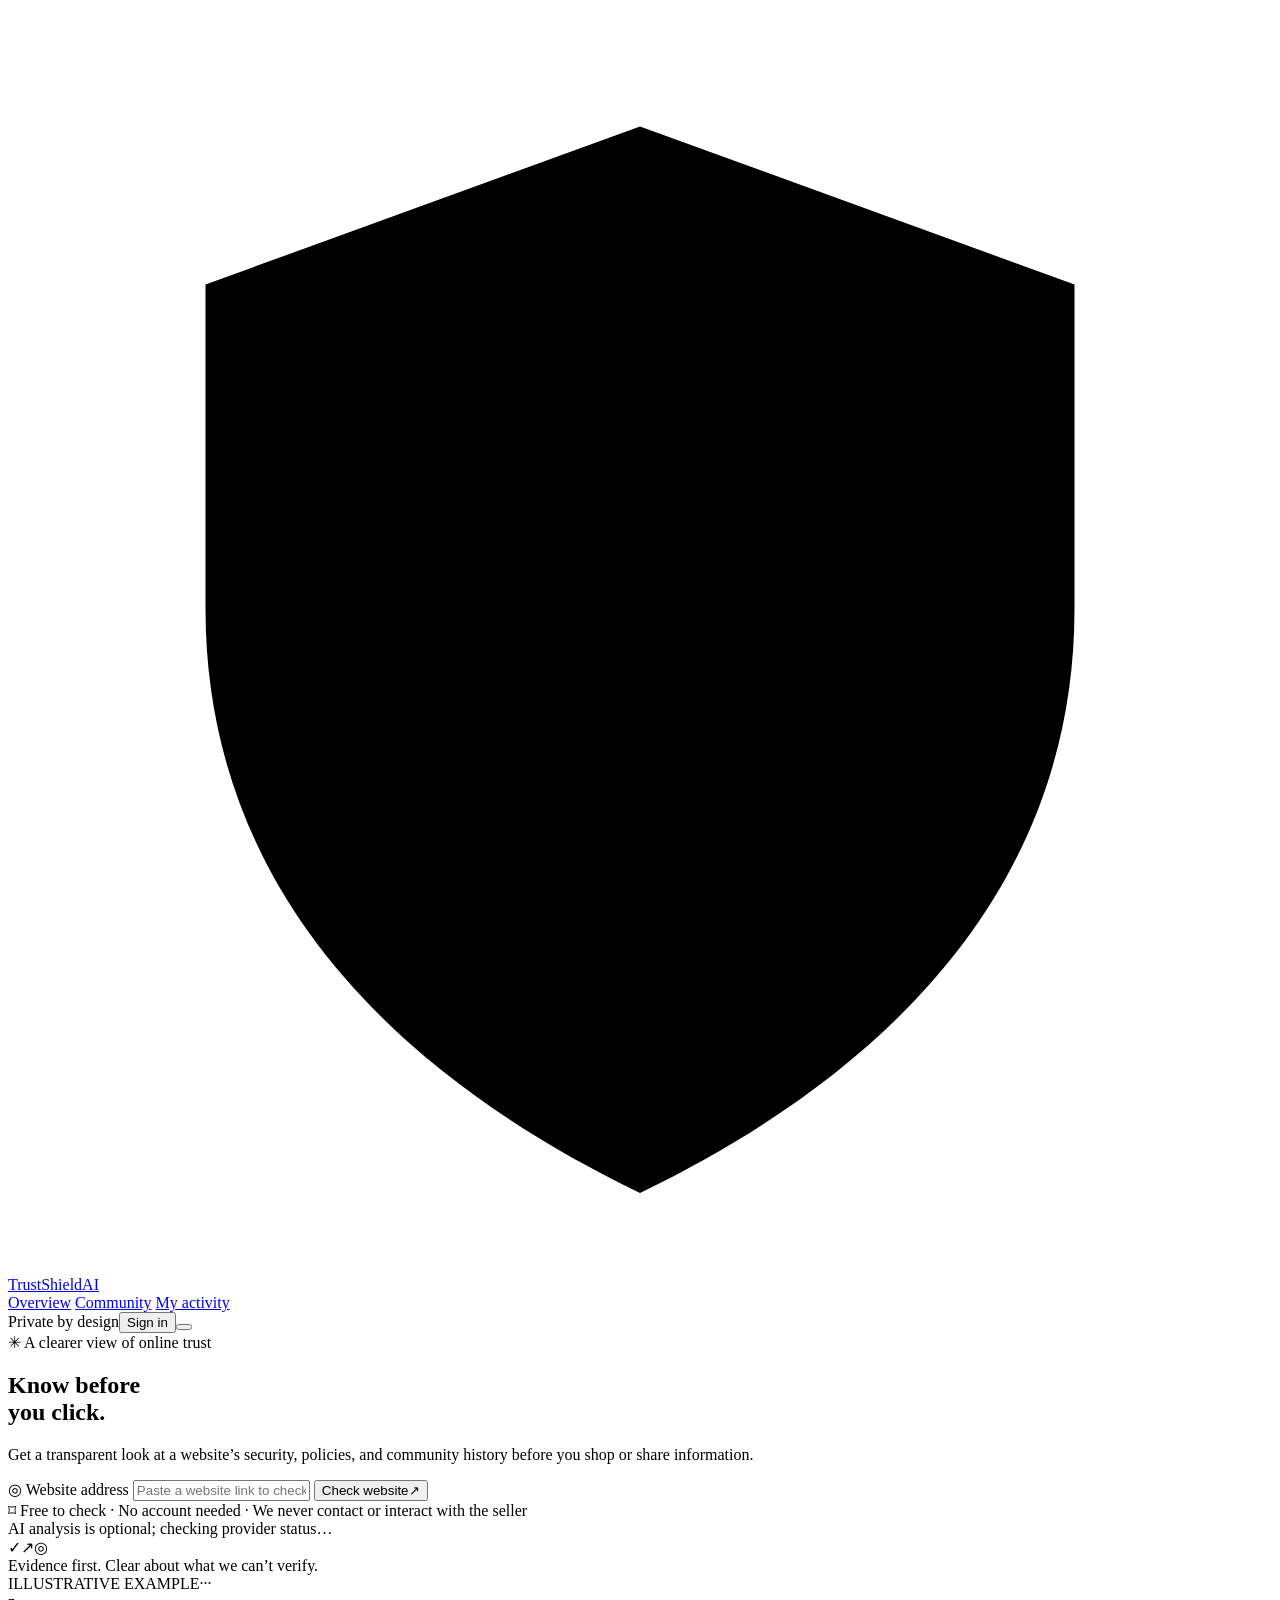
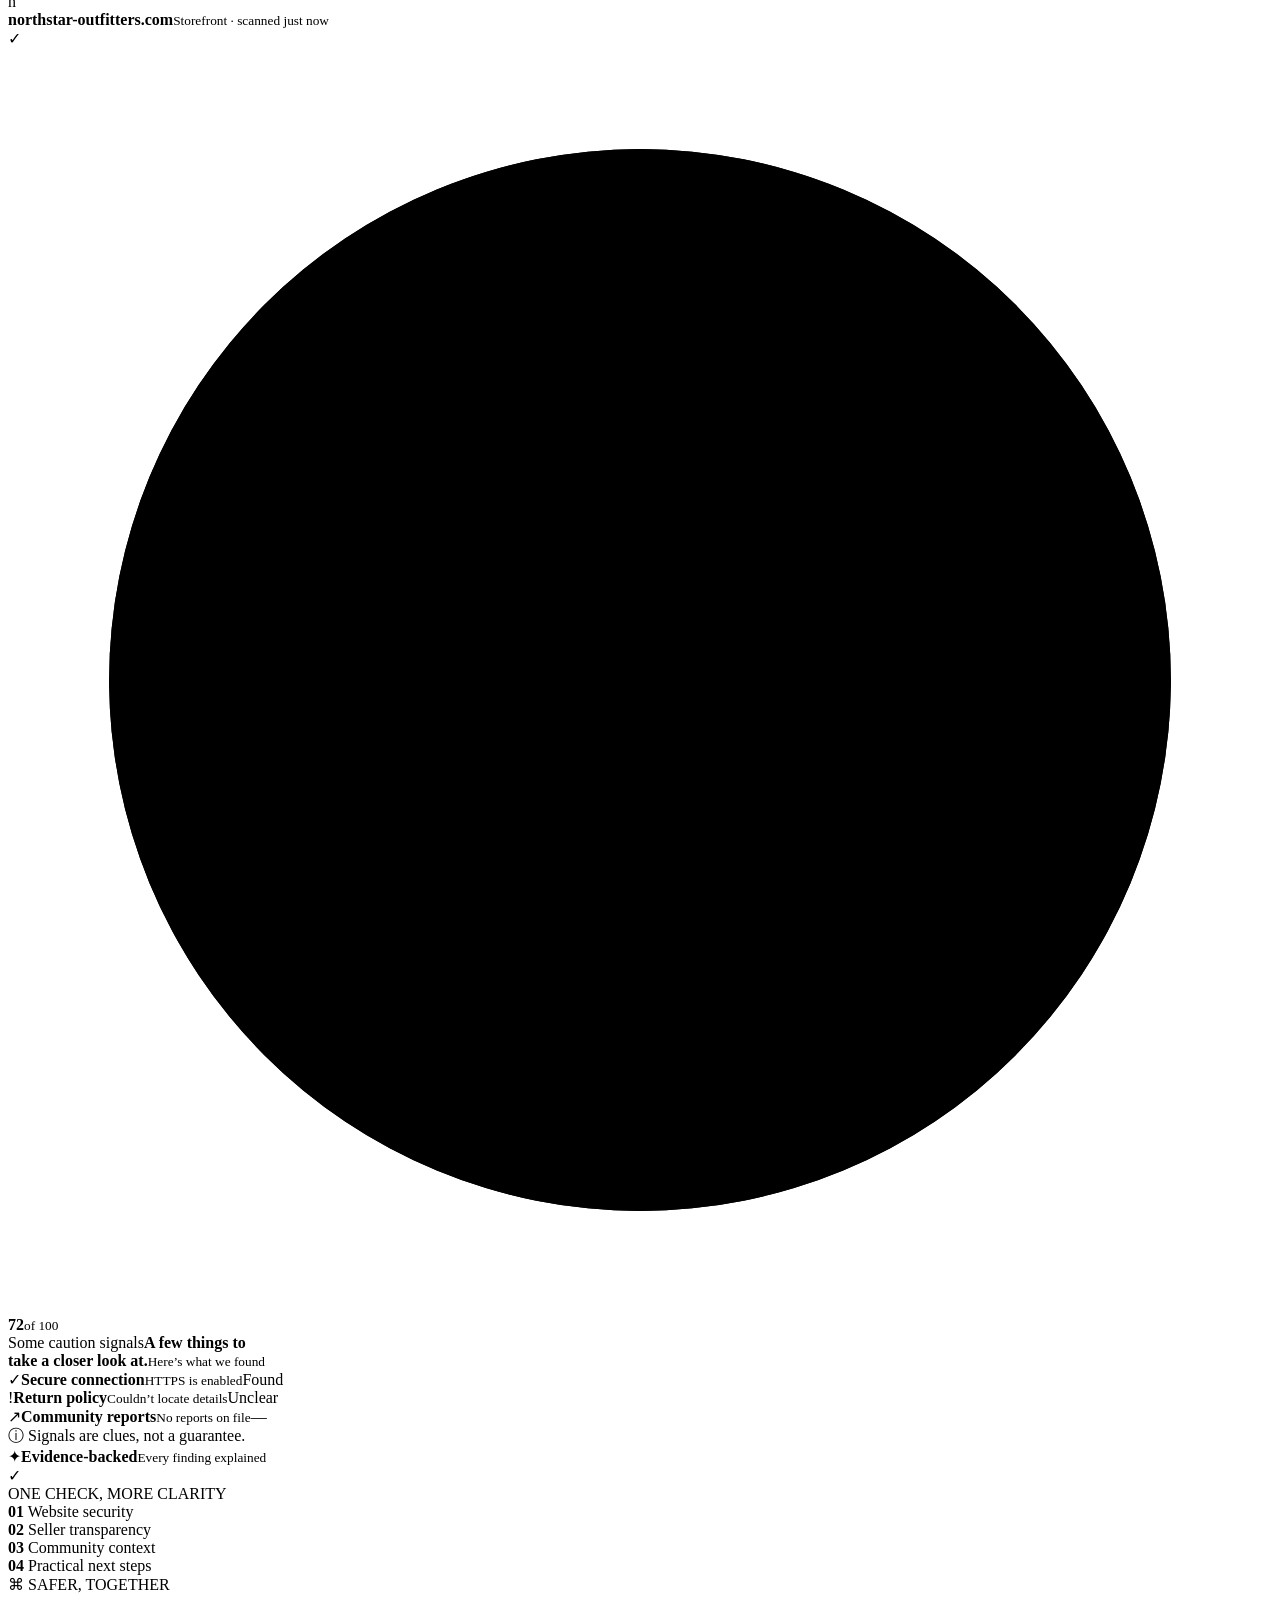
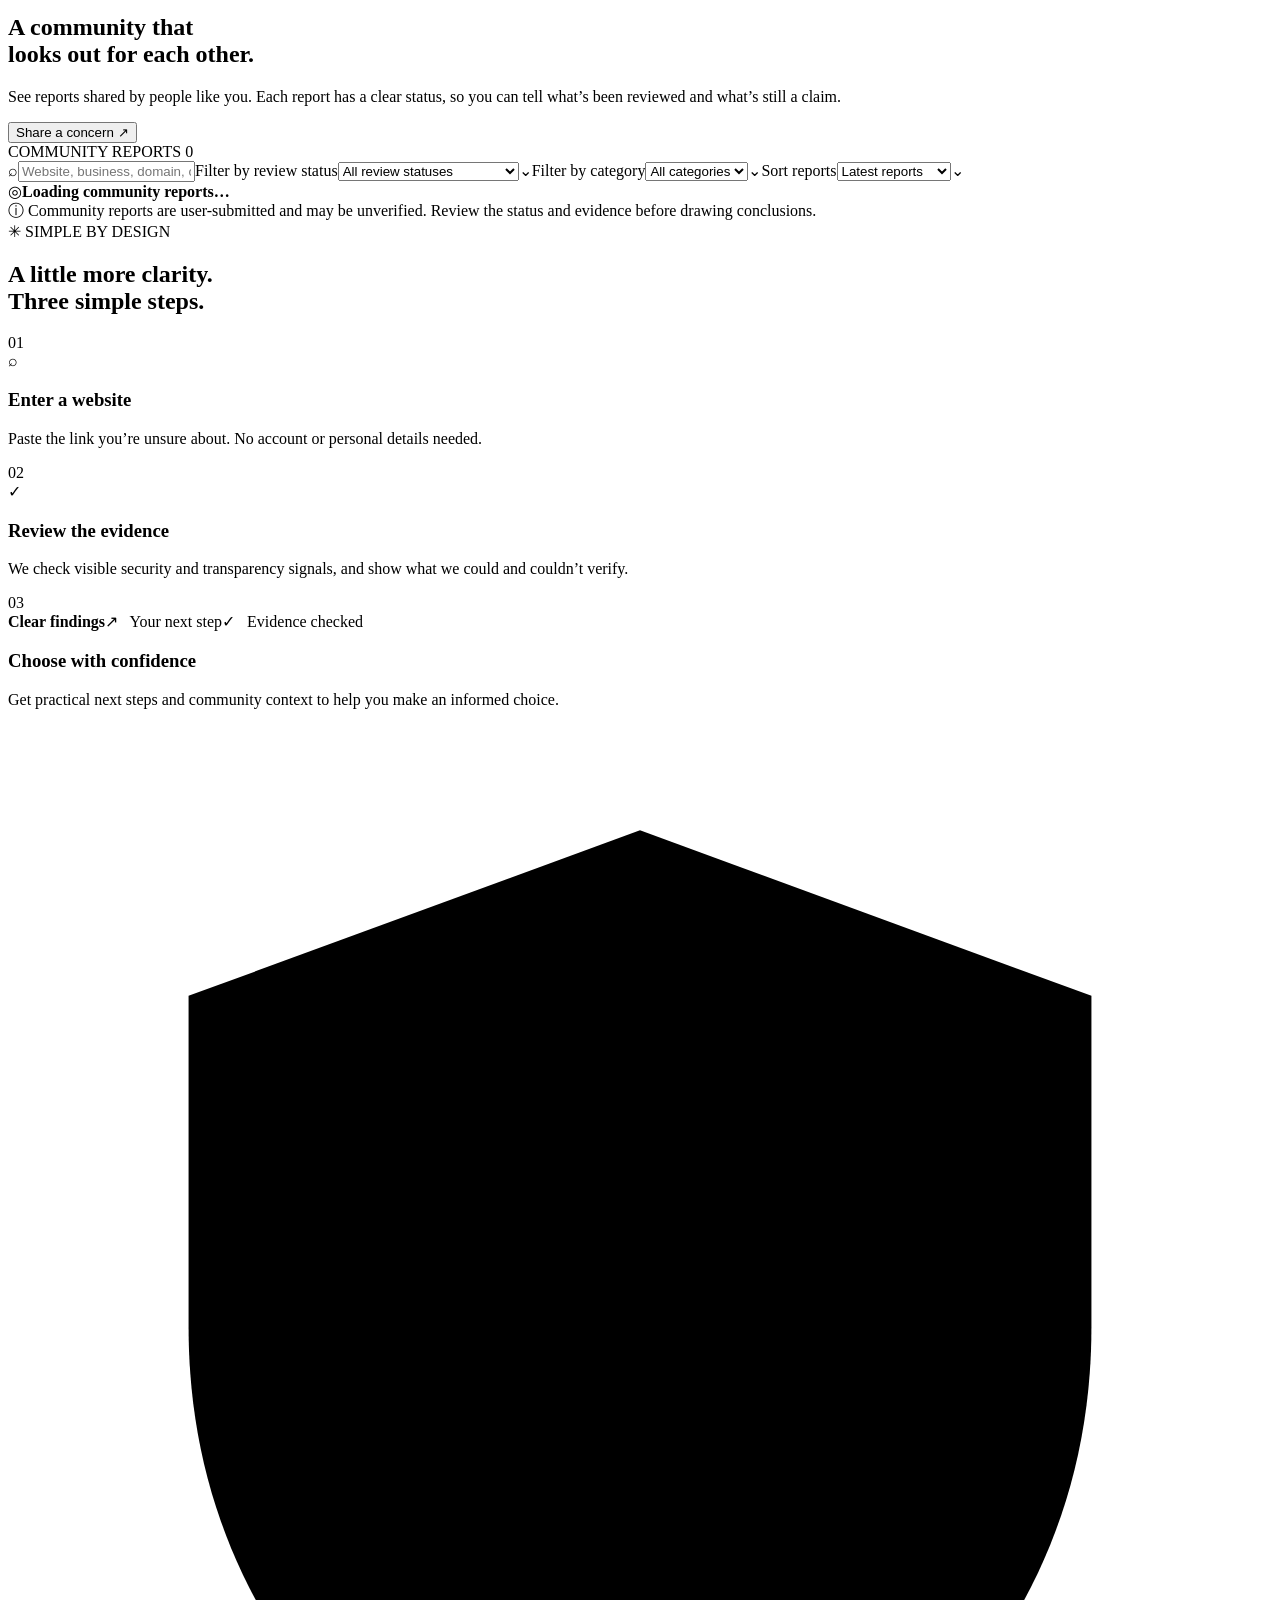
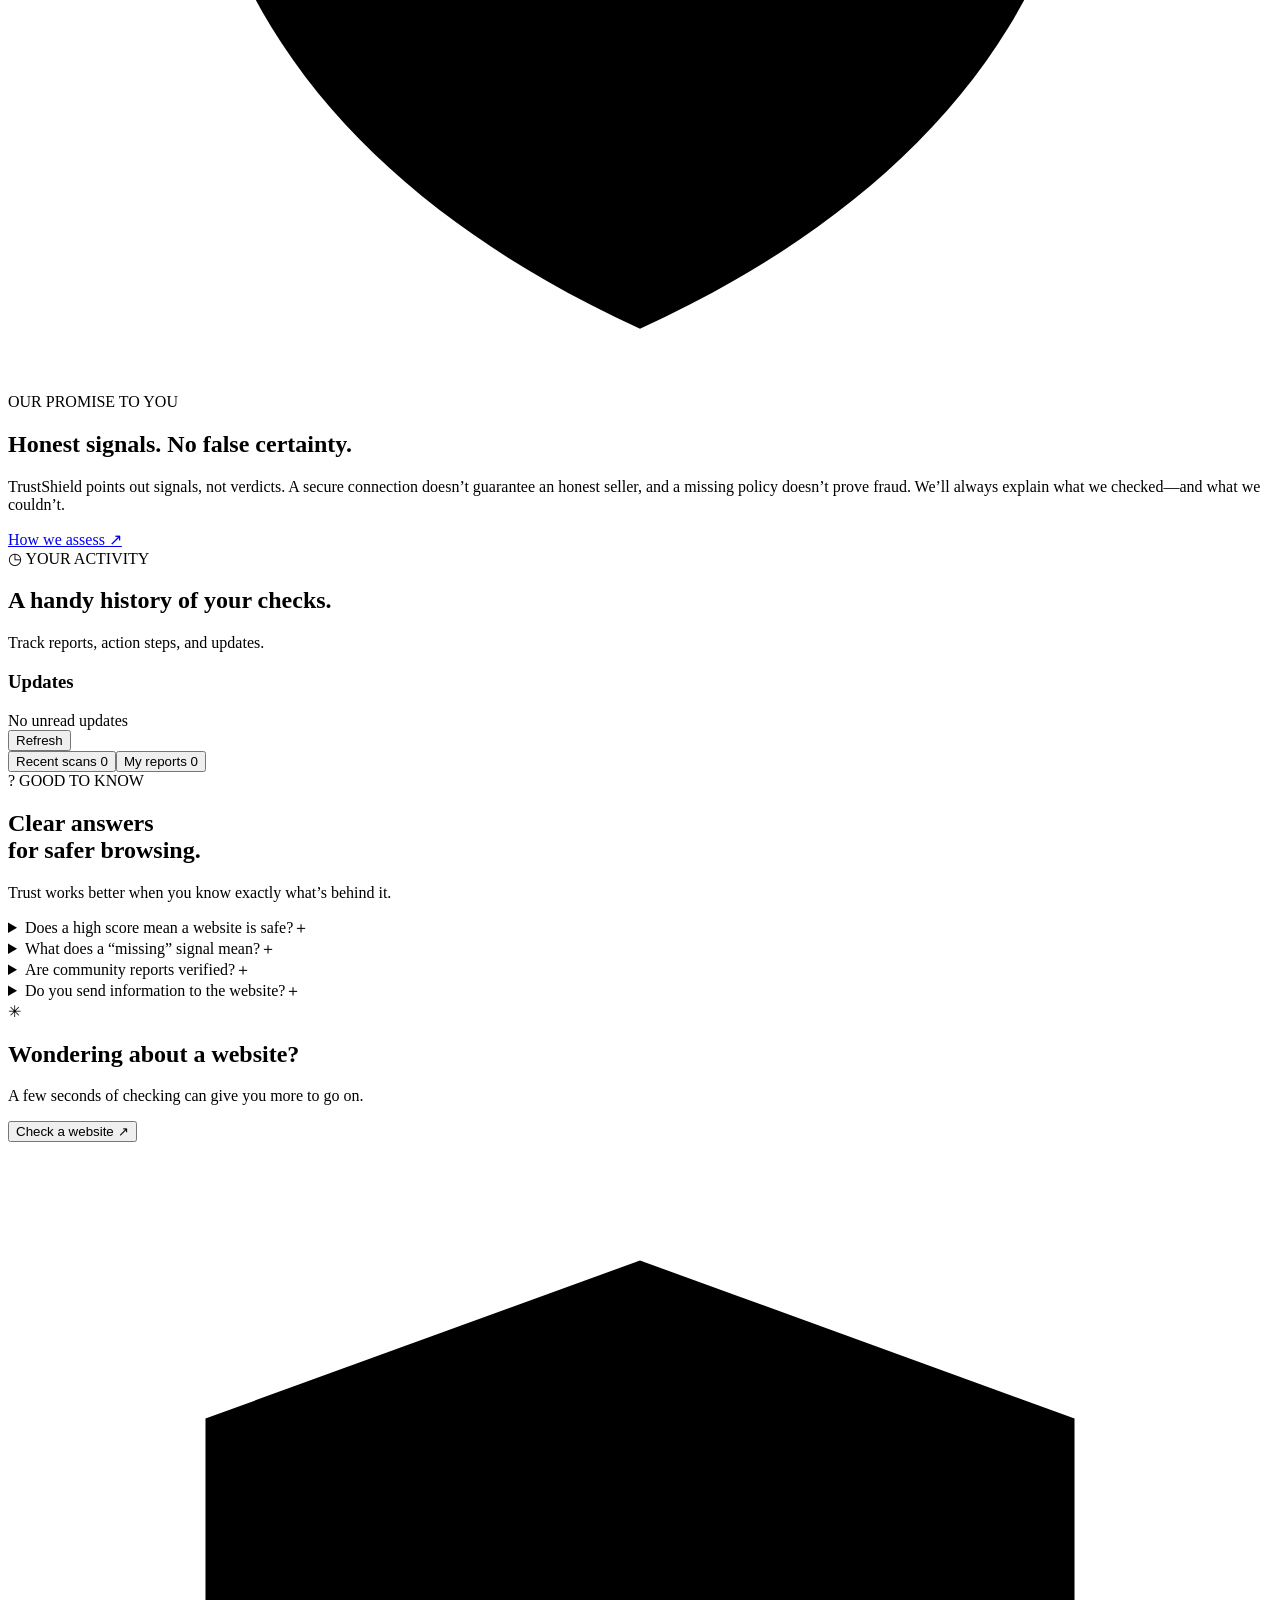
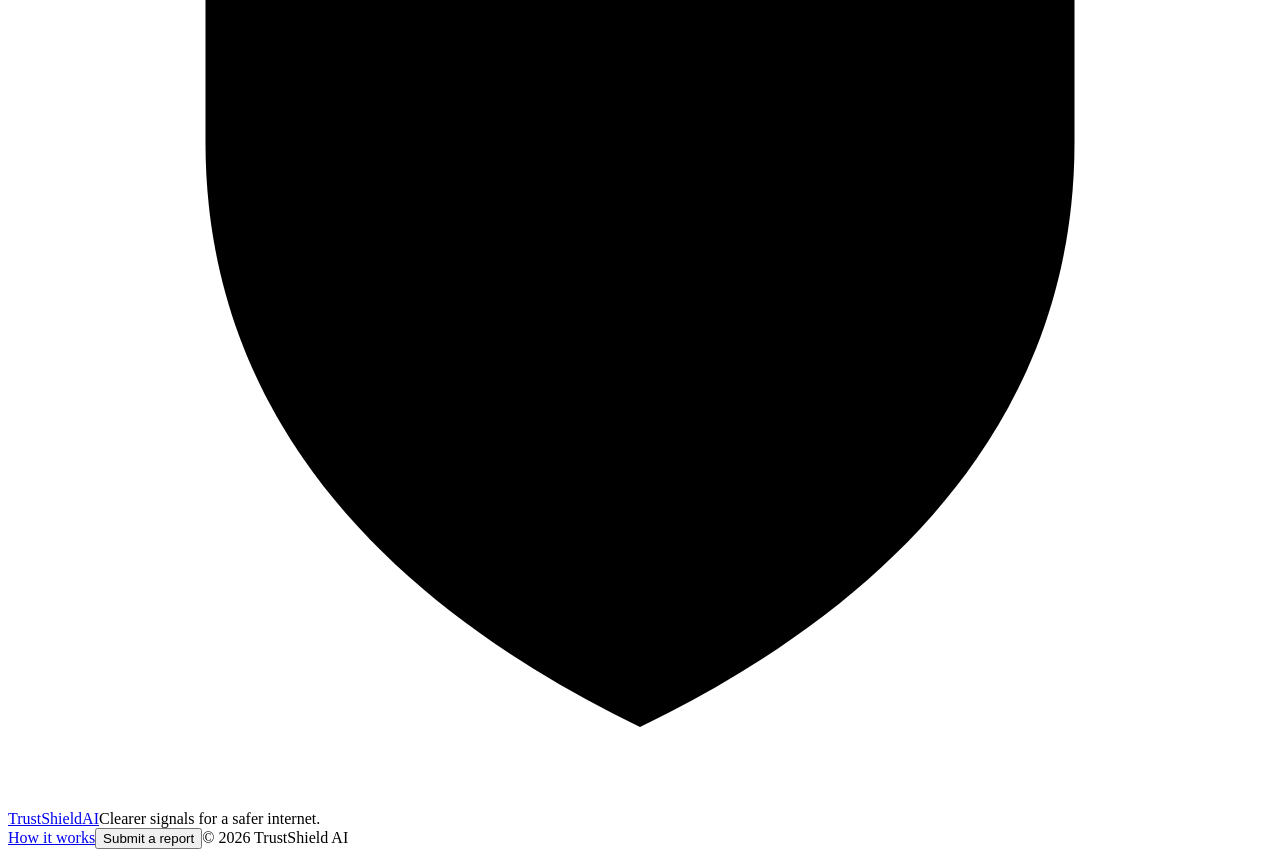
==== commit 8a4385f7: "feat: Enhance report handling with timezone support and AI feedback integration" ====
--- a/web/index.html
+++ b/web/index.html
@@ -35,6 +35,7 @@
             <button id="scan-button" class="button button-primary"><span>Check website</span><span aria-hidden="true">↗</span></button>
           </div>
           <div class="scan-footnote"><span class="lock-icon">⌑</span> Free to check · No account needed <span class="separator">·</span> We never contact or interact with the seller</div>
+          <div class="ai-availability" id="ai-status" role="status" aria-live="polite">AI analysis is optional; checking provider status…</div>
           <div class="hero-proof"><div class="proof-icon-row"><span>✓</span><span>↗</span><span>◎</span></div><span>Evidence first. Clear about what we can’t verify.</span></div>
         </div>
         <div class="hero-art" aria-label="Trust assessment illustration">
@@ -88,11 +89,12 @@
         <label class="field-label" for="report-category">What went wrong? <span class="required">*</span></label><select class="form-input" id="report-category" name="category" required><option value="">Choose the closest match</option><option>Payment taken, but product or service not delivered.</option><option>Fake product or misleading advertisement.</option><option>Payment fraud or suspicious transaction.</option><option>Unauthorized financial transaction.</option><option>Website impersonating a trusted brand.</option><option>Fake customer support or contact details.</option><option>Refund or cancellation problem.</option><option>Phishing or suspicious links.</option><option>Account compromise.</option><option>Account or personal information misuse.</option><option>Something else.</option></select>
         <label class="field-label" for="report-details">Tell us what happened <span class="required">*</span></label><textarea class="form-input" id="report-details" name="details" rows="4" minlength="12" maxlength="4000" placeholder="Describe your experience. What did you expect, what actually happened, and when did it happen?" required></textarea><span class="field-hint">Please avoid sharing passwords, OTPs, full card numbers, or sensitive personal information.</span>
       </section>
-      <section class="report-step" data-step="2" hidden><div class="form-two"><div><label class="field-label" for="report-date">When did this happen?</label><input class="form-input" id="report-date" name="incident_date" type="date" /><span class="field-hint">An approximate date is fine.</span></div><div><label class="field-label" for="report-amount">Was any money involved?</label><div class="amount-field"><select class="form-input" id="report-currency" aria-label="Currency"><option value="INR">INR ₹</option><option value="USD">USD $</option><option value="EUR">EUR €</option><option value="GBP">GBP £</option></select><input class="form-input" id="report-amount" name="amount" type="number" min="0" step="0.01" placeholder="Amount, if applicable" /></div></div></div>
+      <section class="report-step" data-step="2" hidden><div class="form-two"><div><label class="field-label" for="report-date">When did this happen?</label><input class="form-input" id="report-date" name="incident_date" type="date" aria-describedby="report-date-hint" /><span class="field-hint" id="report-date-hint">Enter the date of the event: for example, when you placed the order or made payment, when delivery was due, or when you received the product. An approximate date is fine; future dates aren’t accepted.</span></div><div><label class="field-label" for="report-amount">Was any money involved?</label><div class="amount-field"><select class="form-input" id="report-currency" aria-label="Currency"><option value="INR">INR ₹</option><option value="USD">USD $</option><option value="EUR">EUR €</option><option value="GBP">GBP £</option></select><input class="form-input" id="report-amount" name="amount" type="number" min="0" step="0.01" placeholder="Amount, if applicable" /></div></div></div>
         <label class="field-label" for="report-reference">Transaction reference (optional)</label><input class="form-input" id="report-reference" name="reference" maxlength="120" placeholder="Enter a reference number, if relevant" /><span class="field-hint">Never enter your full card number, bank account credentials, UPI PIN, or OTP.</span>
         <label class="field-label" for="report-links">Related links (optional)</label><textarea class="form-input" id="report-links" name="links" rows="3" maxlength="1000" placeholder="Paste a product page, suspicious message link, or relevant webpage."></textarea>
       </section>
       <section class="report-step" data-step="3" hidden><label class="field-label" for="report-evidence">Attach supporting evidence</label><p class="step-copy">Upload screenshots, receipts, order confirmations, emails, or documents that help explain what happened.</p><input class="form-input file-input" id="report-evidence" name="evidence" type="file" multiple accept="image/png,image/jpeg,image/webp,application/pdf,.txt" /><span class="field-hint">PNG, JPG, WEBP, PDF or TXT · Up to 3 files, 2 MB each. Redact passwords, OTPs, full card numbers, and unnecessary personal details.</span><div id="evidence-selection" class="evidence-selection" aria-live="polite">No files selected</div><div class="upload-progress" id="upload-progress" hidden><div><span id="upload-progress-fill"></span></div><small id="upload-progress-label">Preparing files…</small></div>
+        <label class="check-label ai-consent-label"><input type="checkbox" id="report-ai-consent" /> <span><strong>Optional: allow AI-assisted review.</strong> If selected, TrustShield sends complaint details and locally extracted text to the server-configured model after removing common email, phone, credential, and long-number patterns. Other sensitive details may remain, so review your text before consenting. The original evidence file is never sent. Leave unchecked to keep report text out of AI processing.</span></label>
         <label class="check-label"><input type="checkbox" id="report-agree" required /> <span>I understand this is a claim. If shared with the community after review, my email and transaction details are not shown.</span></label>
       </section>
       <div class="form-error" id="report-error" role="alert"></div><div class="report-step-actions"><button type="button" class="button button-outline" id="report-back" hidden>← Back</button><button type="button" class="button button-primary" id="report-next">Continue <span>→</span></button><button class="button button-primary submit-report" id="report-submit" type="submit" hidden><span>Submit report</span><span>↗</span></button></div><div class="privacy-hint">ⓘ You can submit without signing in. Never share passwords, full card numbers, or bank credentials.</div>
